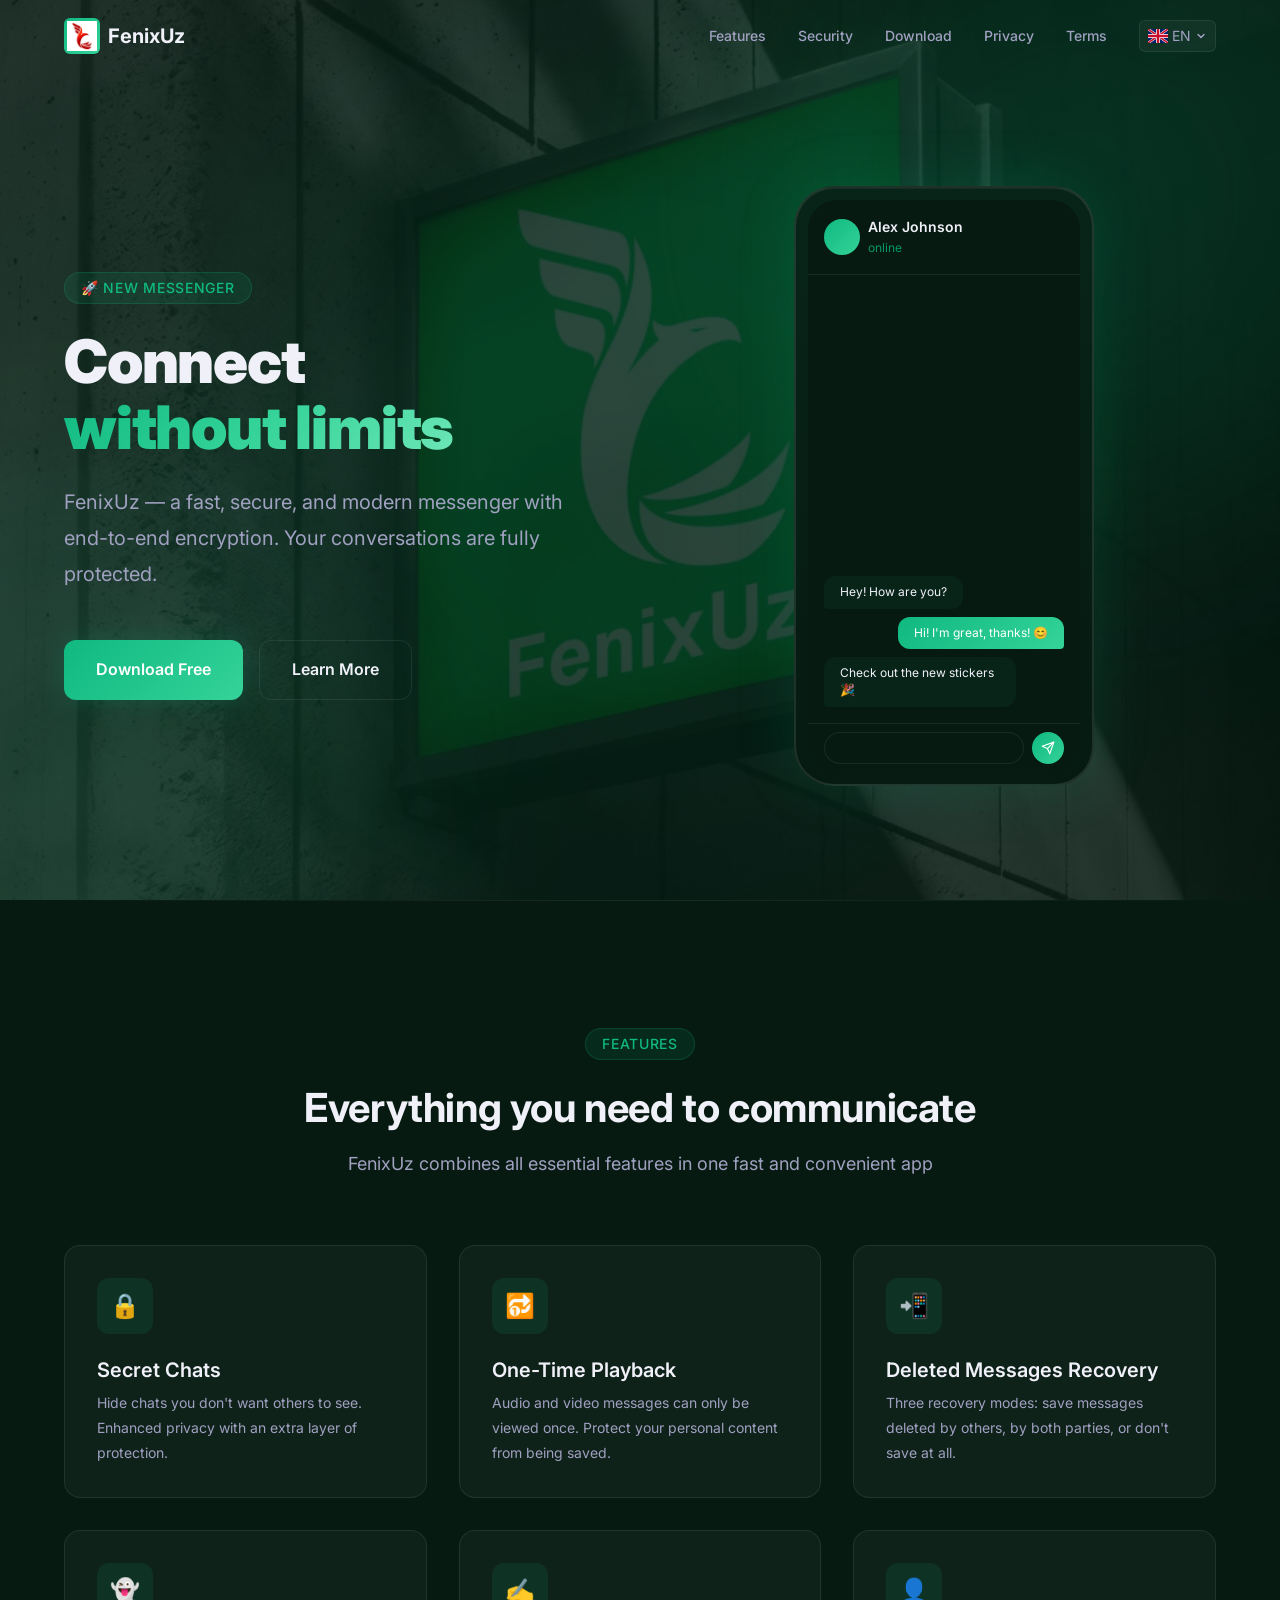
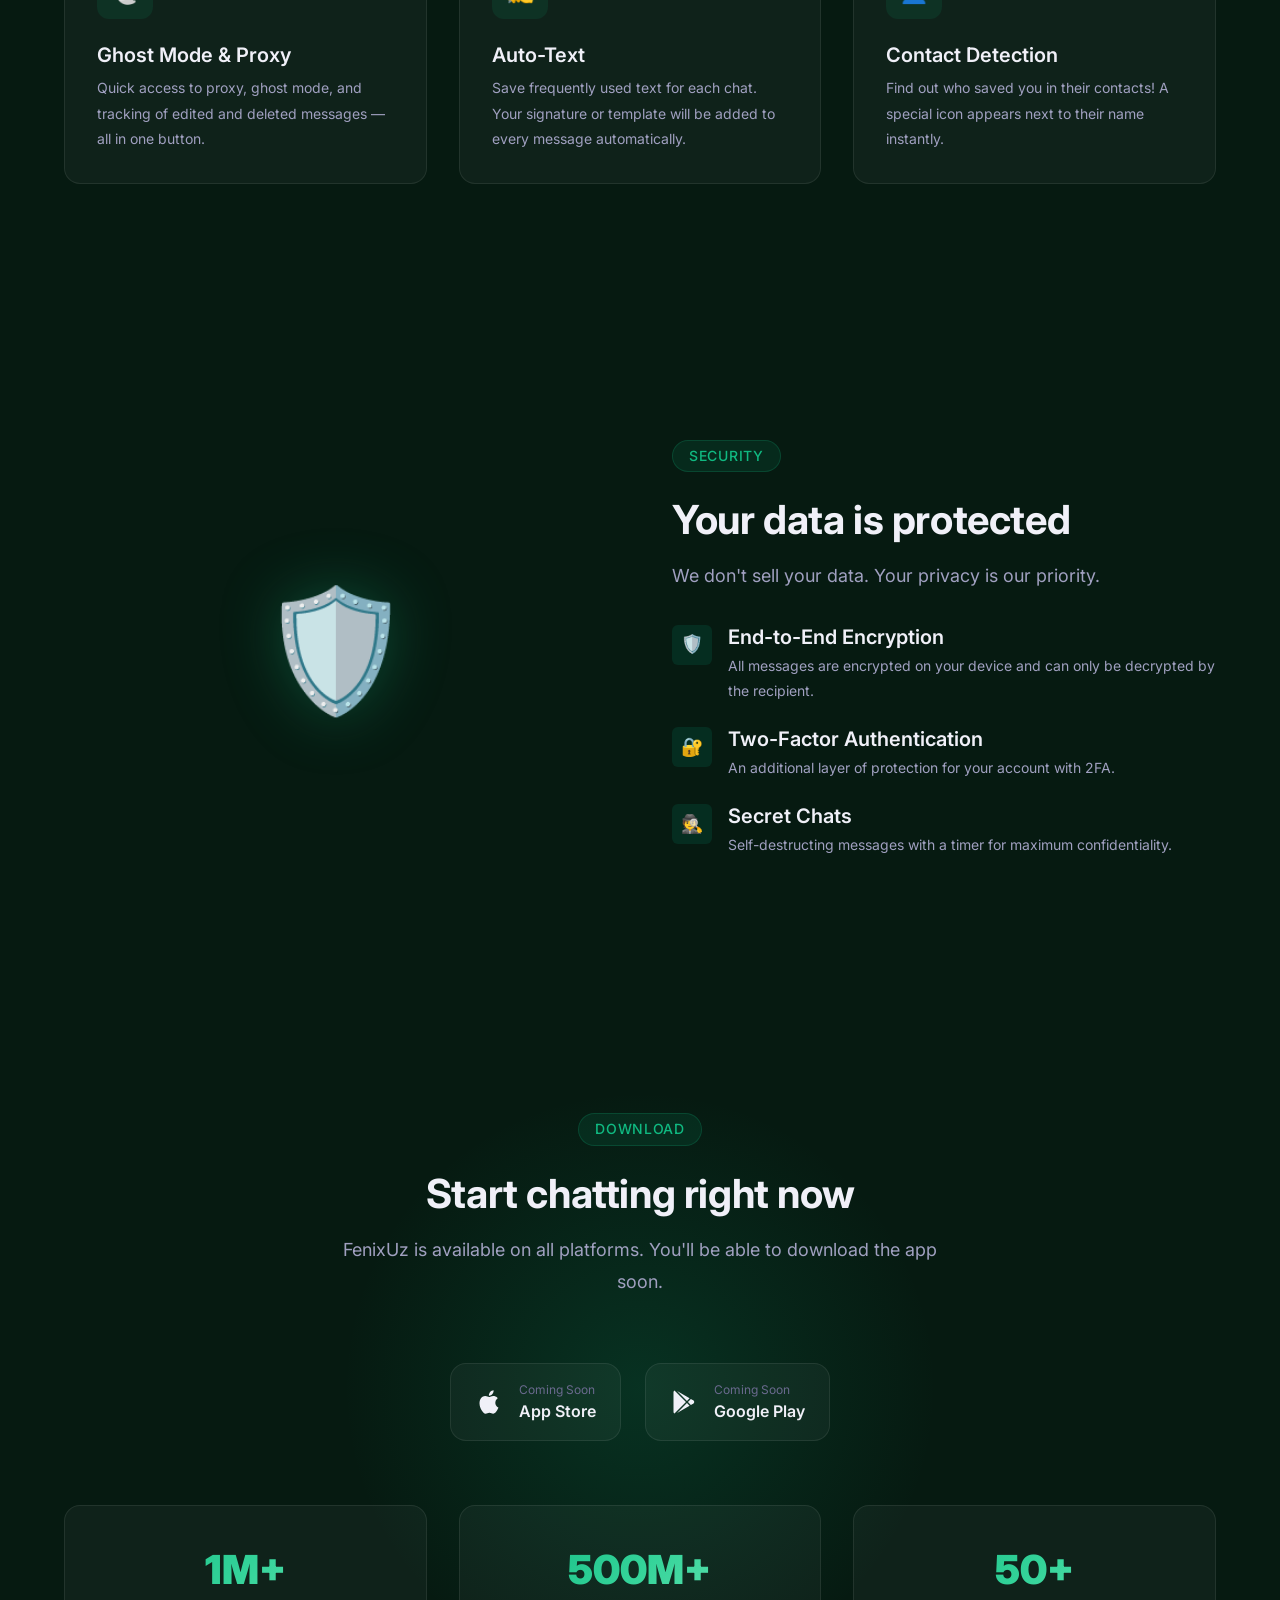
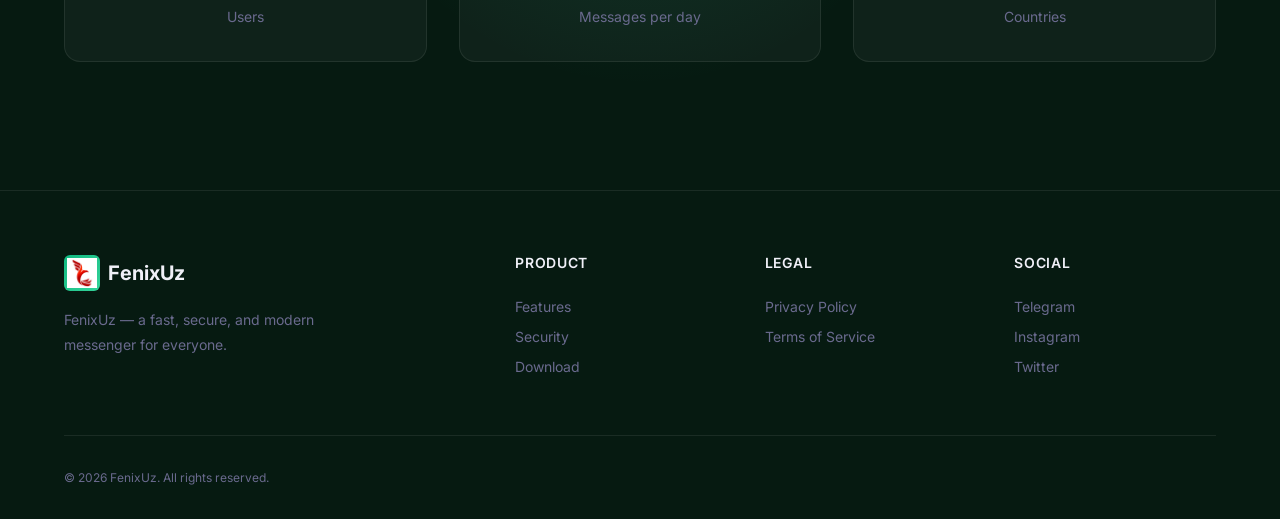
==== frontend/index.html @ c708f816 "Fix Uzbekistan flag SVG, add Safari favicon support - Corrected UZ flag: blue/white/green stripes wi" ====
<!DOCTYPE html>
<html lang="en">

<head>
  <meta charset="UTF-8">
  <meta name="viewport" content="width=device-width, initial-scale=1.0">
  <title>FenixUz — Fast and Secure Messenger</title>
  <meta name="description"
    content="FenixUz — a modern messenger with end-to-end encryption, group chats, channels and HD calls. Download for free.">

  <!-- Favicon -->
  <link rel="icon" type="image/png" sizes="32x32" href="images/favicon-32.png">
  <link rel="icon" type="image/png" sizes="16x16" href="favicon.png">
  <link rel="apple-touch-icon" sizes="180x180" href="images/logo.png">

  <!-- Google Fonts -->
  <link rel="preconnect" href="https://fonts.googleapis.com">
  <link rel="preconnect" href="https://fonts.gstatic.com" crossorigin>
  <link href="https://fonts.googleapis.com/css2?family=Inter:wght@400;500;600;700;900&display=swap" rel="stylesheet">

  <!-- CSS (порядок: tokens → reset → base → layout → components → animations → page) -->
  <link rel="stylesheet" href="css/variables.css">
  <link rel="stylesheet" href="css/reset.css">
  <link rel="stylesheet" href="css/base.css">
  <link rel="stylesheet" href="css/layout.css">
  <link rel="stylesheet" href="css/components.css">
  <link rel="stylesheet" href="css/animations.css">
  <link rel="stylesheet" href="css/home.css">
</head>

<body>

  <!-- ==================== HEADER ==================== -->
  <header class="header" id="header">
    <div class="container header__inner">
      <!-- Лого -->
      <a href="index.html" class="header__logo">
        <div class="header__logo-icon"><img src="images/logo.png" width="30" height="30" alt="FenixUz"></div>
        <span>FenixUz</span>
      </a>

      <!-- Навигация -->
      <nav class="nav" id="nav">
        <a href="#features" class="nav__link" data-i18n="nav.features">Возможности</a>
        <a href="#security" class="nav__link" data-i18n="nav.security">Безопасность</a>
        <a href="#download" class="nav__link" data-i18n="nav.download">Скачать</a>
        <a href="privacy.html" class="nav__link" data-i18n="nav.privacy">Конфиденциальность</a>
        <a href="terms.html" class="nav__link" data-i18n="nav.terms">Соглашение</a>

        <!-- Переключатель языка -->
        <div class="lang-switcher">
          <button class="lang-switcher__btn" aria-label="Change language">🇬🇧 EN</button>
          <div class="lang-switcher__dropdown"></div>
        </div>
      </nav>

      <!-- Burger (мобильный) -->
      <button class="header__burger" id="burger" aria-label="Menu">
        <span></span>
        <span></span>
        <span></span>
      </button>
    </div>
  </header>

  <!-- ==================== HERO ==================== -->
  <section class="hero" id="hero">
    <!-- Фоновые свечения -->
    <div class="hero__glow hero__glow--1 animate-float--slow"></div>
    <div class="hero__glow hero__glow--2 animate-float"></div>
    <div class="hero__glow hero__glow--3"></div>

    <div class="container hero__inner">
      <!-- Текстовый блок -->
      <div class="hero__content">
        <div class="section-badge hero__badge animate-on-scroll" data-i18n="hero.badge">🚀 New Messenger</div>
        <h1 class="hero__title animate-on-scroll animate-delay-1">
          <span data-i18n="hero.title_1">Communicate</span><br>
          <span class="text-gradient" data-i18n="hero.title_2">without limits</span>
        </h1>
        <p class="hero__subtitle animate-on-scroll animate-delay-2" data-i18n="hero.subtitle">
          FenixUz — a fast, secure, and modern messenger with end-to-end encryption. Your conversations are fully
          protected.
        </p>
        <div class="hero__actions animate-on-scroll animate-delay-3">
          <a href="#download" class="btn btn--primary" data-i18n="hero.btn_primary">Download Free</a>
          <a href="#features" class="btn btn--outline" data-i18n="hero.btn_secondary">Learn More</a>
        </div>
      </div>

      <!-- Мокап телефона -->
      <div class="hero__visual animate-scale">
        <div class="hero__mockup animate-float--slow animate-pulse-glow">
          <div class="hero__mockup-screen">
            <!-- Мини-header чата -->
            <div class="mockup-header">
              <div class="mockup-avatar"></div>
              <div>
                <div class="mockup-name" data-i18n="mockup.name">Алексей Иванов</div>
                <div class="mockup-status" data-i18n="mockup.status">онлайн</div>
              </div>
            </div>
            <!-- Сообщения -->
            <div class="mockup-messages">
              <div class="mockup-msg mockup-msg--in" data-i18n="mockup.msg_1">Привет! Как дела?</div>
              <div class="mockup-msg mockup-msg--out" data-i18n="mockup.msg_2">Привет! Всё отлично, спасибо! 😊</div>
              <div class="mockup-msg mockup-msg--in" data-i18n="mockup.msg_3">Посмотри, какие стикеры добавили 🎉</div>
            </div>
            <!-- Поле ввода -->
            <div class="mockup-input">
              <div class="mockup-input__field" data-i18n-placeholder="mockup.input_placeholder"></div>
              <div class="mockup-input__send">
                <svg width="14" height="14" viewBox="0 0 24 24" fill="none">
                  <path d="M22 2L11 13" stroke="white" stroke-width="2" stroke-linecap="round" />
                  <path d="M22 2L15 22L11 13L2 9L22 2Z" stroke="white" stroke-width="2" stroke-linecap="round"
                    stroke-linejoin="round" />
                </svg>
              </div>
            </div>
          </div>
        </div>
      </div>
    </div>
  </section>

  <!-- ==================== FEATURES ==================== -->
  <section class="section features" id="features">
    <div class="container">
      <div class="section-header animate-on-scroll">
        <div class="section-badge" data-i18n="features.badge">Features</div>
        <h2 class="section-title" data-i18n="features.title">Everything you need to communicate</h2>
        <p class="section-description" data-i18n="features.description">
          FenixUz combines all essential features in one fast and convenient app
        </p>
      </div>
      <!-- Динамический контент из JSON -->
      <div class="grid grid--3" id="features-grid"></div>
    </div>
  </section>

  <!-- ==================== SECURITY ==================== -->
  <section class="section security" id="security">
    <div class="container">
      <div class="security__inner">
        <!-- Визуал -->
        <div class="security__visual animate-scale">
          <div class="security__shield">
            <div class="security__shield-icon animate-float--slow">🛡️</div>
          </div>
        </div>
        <!-- Контент -->
        <div>
          <div class="section-badge animate-on-scroll" data-i18n="security.badge">Security</div>
          <h2 class="section-title animate-on-scroll animate-delay-1" data-i18n="security.title">Your data is protected
          </h2>
          <p class="animate-on-scroll animate-delay-2" data-i18n="security.description">
            We don't sell your data. Your privacy is our priority.
          </p>
          <!-- Динамический список -->
          <div class="security__list" id="security-list"></div>
        </div>
      </div>
    </div>
  </section>

  <!-- ==================== DOWNLOAD ==================== -->
  <section class="section download" id="download">
    <div class="download__glow"></div>
    <div class="container">
      <div class="section-header animate-on-scroll">
        <div class="section-badge" data-i18n="download.badge">Download</div>
        <h2 class="section-title" data-i18n="download.title">Start chatting right now</h2>
        <p class="section-description" data-i18n="download.description">
          FenixUz is available on all platforms. You'll be able to download the app soon.
        </p>
      </div>

      <div class="download__actions animate-on-scroll animate-delay-1">
        <!-- App Store -->
        <button class="btn btn--store" disabled>
          <svg viewBox="0 0 24 24" fill="currentColor">
            <path
              d="M18.71 19.5C17.88 20.74 17 21.95 15.66 21.97C14.32 22 13.89 21.18 12.37 21.18C10.84 21.18 10.37 21.95 9.1 22C7.79 22.05 6.8 20.68 5.96 19.47C4.25 16.97 2.94 12.45 4.7 9.39C5.57 7.87 7.13 6.91 8.82 6.88C10.1 6.86 11.32 7.75 12.11 7.75C12.89 7.75 14.37 6.68 15.92 6.84C16.57 6.87 18.39 7.1 19.56 8.82C19.47 8.88 17.39 10.1 17.41 12.63C17.44 15.65 20.06 16.66 20.09 16.67C20.06 16.74 19.67 18.11 18.71 19.5ZM13 3.5C13.73 2.67 14.94 2.04 15.94 2C16.07 3.17 15.6 4.35 14.9 5.19C14.21 6.04 13.07 6.7 11.95 6.61C11.8 5.46 12.36 4.26 13 3.5Z" />
          </svg>
          <div>
            <span class="btn__label-small" data-i18n="download.coming_soon">Скоро</span>
            <span class="btn__label-big" data-i18n="download.app_store">App Store</span>
          </div>
        </button>

        <!-- Google Play -->
        <button class="btn btn--store" disabled>
          <svg viewBox="0 0 24 24" fill="currentColor">
            <path
              d="M3 20.5V3.5C3 2.91 3.34 2.39 3.84 2.15L13.69 12L3.84 21.85C3.34 21.61 3 21.09 3 20.5ZM16.81 15.12L6.05 21.34L14.54 12.85L16.81 15.12ZM20.16 10.81C20.5 11.08 20.75 11.5 20.75 12C20.75 12.5 20.53 12.9 20.18 13.18L17.89 14.5L15.39 12L17.89 9.5L20.16 10.81ZM6.05 2.66L16.81 8.88L14.54 11.15L6.05 2.66Z" />
          </svg>
          <div>
            <span class="btn__label-small" data-i18n="download.coming_soon">Скоро</span>
            <span class="btn__label-big" data-i18n="download.google_play">Google Play</span>
          </div>
        </button>
      </div>

      <!-- Статистика -->
      <div class="stats animate-on-scroll animate-delay-2">
        <div class="stat">
          <div class="stat__number" data-i18n="stats.users">1M+</div>
          <div class="stat__label" data-i18n="stats.users_label">Пользователей</div>
        </div>
        <div class="stat">
          <div class="stat__number" data-i18n="stats.messages">500M+</div>
          <div class="stat__label" data-i18n="stats.messages_label">Сообщений в день</div>
        </div>
        <div class="stat">
          <div class="stat__number" data-i18n="stats.countries">50+</div>
          <div class="stat__label" data-i18n="stats.countries_label">Стран</div>
        </div>
      </div>
    </div>
  </section>

  <!-- ==================== FOOTER ==================== -->
  <footer class="footer">
    <div class="container">
      <div class="footer__grid">
        <!-- Бренд -->
        <div>
          <a href="index.html" class="header__logo">
            <div class="header__logo-icon"><img src="images/logo.png" width="30" height="30" alt="FenixUz"></div>
            <span>FenixUz</span>
          </a>
          <p class="footer__brand-text" data-i18n="footer.brand_text">
            FenixUz — a fast, secure, and modern messenger for everyone.
          </p>
        </div>

        <!-- Продукт -->
        <div>
          <h4 class="footer__heading" data-i18n="footer.product">Продукт</h4>
          <a href="#features" class="footer__link" data-i18n="footer.features_link">Возможности</a>
          <a href="#security" class="footer__link" data-i18n="footer.security_link">Безопасность</a>
          <a href="#download" class="footer__link" data-i18n="footer.download_link">Скачать</a>
        </div>

        <!-- Документы -->
        <div>
          <h4 class="footer__heading" data-i18n="footer.legal">Документы</h4>
          <a href="privacy.html" class="footer__link" data-i18n="footer.privacy_link">Конфиденциальность</a>
          <a href="terms.html" class="footer__link" data-i18n="footer.terms_link">Пользовательское соглашение</a>
        </div>

        <!-- Соцсети -->
        <div>
          <h4 class="footer__heading" data-i18n="footer.social">Соцсети</h4>
          <a href="#" class="footer__link">Telegram</a>
          <a href="#" class="footer__link">Instagram</a>
          <a href="#" class="footer__link">Twitter</a>
        </div>
      </div>

      <div class="footer__bottom">
        <span data-i18n="footer.copyright">© 2026 FenixUz. All rights reserved.</span>
      </div>
    </div>
  </footer>

  <!-- JS -->
  <script type="module" src="js/main.js"></script>
</body>

</html>
---- frontend/css/variables.css ----
/* ==========================================================================
   CSS Custom Properties (Design Tokens)
   FenixUz — Design System
   ========================================================================== */

:root {
  /* ---- Цветовая палитра (Тёмная тема) ---- */
  --color-bg-primary: #061a11;
  --color-bg-secondary: #061a11;
  --color-bg-tertiary: #082418;
  --color-bg-card: rgba(255, 255, 255, 0.04);
  --color-bg-card-hover: rgba(255, 255, 255, 0.08);
  --color-bg-glass: rgba(6, 26, 17, 0.85);

  /* Акцентные цвета */
  --color-accent-primary: #10b981;
  --color-accent-secondary: #34d399;
  --color-accent-tertiary: #059669;
  --color-accent-glow: rgba(16, 185, 129, 0.3);

  /* Градиенты */
  --gradient-primary: linear-gradient(135deg, #10b981 0%, #34d399 100%);
  --gradient-hero: linear-gradient(160deg, #061a11 0%, #082418 40%, #061a11 100%);
  --gradient-card: linear-gradient(145deg, rgba(16, 185, 129, 0.08) 0%, rgba(52, 211, 153, 0.04) 100%);
  --gradient-text: linear-gradient(135deg, #10b981, #34d399, #6ee7b7);
  --gradient-glow: radial-gradient(circle at 50% 50%, rgba(16, 185, 129, 0.15), transparent 70%);

  /* Текст */
  --color-text-primary: #f0f0f8;
  --color-text-secondary: #a0a0c0;
  --color-text-muted: #6a6a8e;
  --color-text-inverse: #0a0a1a;

  /* Рамки и разделители */
  --color-border: rgba(255, 255, 255, 0.08);
  --color-border-hover: rgba(255, 255, 255, 0.15);

  /* ---- Типографика ---- */
  --font-family-primary: 'Inter', -apple-system, BlinkMacSystemFont, 'Segoe UI', sans-serif;
  --font-family-mono: 'JetBrains Mono', 'Fira Code', monospace;

  /* Размеры шрифтов */
  --font-size-xs: 0.75rem;
  /* 12px */
  --font-size-sm: 0.875rem;
  /* 14px */
  --font-size-base: 1rem;
  /* 16px */
  --font-size-md: 1.125rem;
  /* 18px */
  --font-size-lg: 1.25rem;
  /* 20px */
  --font-size-xl: 1.5rem;
  /* 24px */
  --font-size-2xl: 2rem;
  /* 32px */
  --font-size-3xl: 2.5rem;
  /* 40px */
  --font-size-4xl: 3rem;
  /* 48px */
  --font-size-hero: 3.75rem;
  /* 60px */

  /* Межстрочные интервалы */
  --line-height-tight: 1.2;
  --line-height-normal: 1.6;
  --line-height-loose: 1.8;

  /* Толщина шрифта */
  --font-weight-regular: 400;
  --font-weight-medium: 500;
  --font-weight-semibold: 600;
  --font-weight-bold: 700;
  --font-weight-black: 900;

  /* ---- Отступы ---- */
  --space-xs: 0.25rem;
  /* 4px */
  --space-sm: 0.5rem;
  /* 8px */
  --space-md: 1rem;
  /* 16px */
  --space-lg: 1.5rem;
  /* 24px */
  --space-xl: 2rem;
  /* 32px */
  --space-2xl: 3rem;
  /* 48px */
  --space-3xl: 4rem;
  /* 64px */
  --space-4xl: 6rem;
  /* 96px */
  --space-5xl: 8rem;
  /* 128px */

  /* ---- Размеры ---- */
  --container-max-width: 1200px;
  --container-padding: var(--space-lg);
  --header-height: 72px;

  /* ---- Border Radius ---- */
  --radius-sm: 6px;
  --radius-md: 12px;
  --radius-lg: 16px;
  --radius-xl: 24px;
  --radius-full: 9999px;

  /* ---- Тени ---- */
  --shadow-sm: 0 2px 8px rgba(0, 0, 0, 0.2);
  --shadow-md: 0 4px 16px rgba(0, 0, 0, 0.3);
  --shadow-lg: 0 8px 32px rgba(0, 0, 0, 0.4);
  --shadow-glow: 0 0 30px rgba(16, 185, 129, 0.2);
  --shadow-card: 0 4px 24px rgba(0, 0, 0, 0.2), inset 0 1px 0 rgba(255, 255, 255, 0.05);

  /* ---- Переходы ---- */
  --transition-fast: 0.15s ease;
  --transition-base: 0.3s ease;
  --transition-slow: 0.5s ease;
  --transition-spring: 0.4s cubic-bezier(0.34, 1.56, 0.64, 1);

  /* ---- Z-Index ---- */
  --z-dropdown: 100;
  --z-sticky: 200;
  --z-fixed: 300;
  --z-overlay: 400;
  --z-modal: 500;
}
---- frontend/css/base.css ----
/* ==========================================================================
   Base Styles — Типографика и базовые элементы
   ========================================================================== */

/* ---- Типографика ---- */
h1 {
    font-size: var(--font-size-hero);
    font-weight: var(--font-weight-black);
    letter-spacing: -0.02em;
}

h2 {
    font-size: var(--font-size-3xl);
    font-weight: var(--font-weight-bold);
    letter-spacing: -0.01em;
}

h3 {
    font-size: var(--font-size-xl);
    font-weight: var(--font-weight-semibold);
}

h4 {
    font-size: var(--font-size-lg);
    font-weight: var(--font-weight-semibold);
}

p {
    font-size: var(--font-size-md);
    color: var(--color-text-secondary);
    line-height: var(--line-height-loose);
}

/* ---- Ссылки ---- */
a {
    transition: color var(--transition-fast);
}

a:hover {
    color: var(--color-accent-primary);
}

/* ---- Выделение текста ---- */
::selection {
    background-color: rgba(16, 185, 129, 0.3);
    color: var(--color-text-primary);
}

/* ---- Скроллбар ---- */
::-webkit-scrollbar {
    width: 8px;
}

::-webkit-scrollbar-track {
    background: var(--color-bg-primary);
}

::-webkit-scrollbar-thumb {
    background: var(--color-bg-tertiary);
    border-radius: var(--radius-full);
}

::-webkit-scrollbar-thumb:hover {
    background: var(--color-accent-primary);
}

/* ---- Градиентный текст (утилита) ---- */
.text-gradient {
    background: var(--gradient-text);
    -webkit-background-clip: text;
    background-clip: text;
    -webkit-text-fill-color: transparent;
}

/* ---- Разделитель секций ---- */
.section-badge {
    display: inline-flex;
    align-items: center;
    gap: var(--space-sm);
    padding: var(--space-xs) var(--space-md);
    background: rgba(16, 185, 129, 0.1);
    border: 1px solid rgba(16, 185, 129, 0.2);
    border-radius: var(--radius-full);
    font-size: var(--font-size-sm);
    font-weight: var(--font-weight-medium);
    color: var(--color-accent-primary);
    text-transform: uppercase;
    letter-spacing: 0.05em;
}

.section-title {
    margin-top: var(--space-lg);
    margin-bottom: var(--space-md);
}

.section-description {
    max-width: 600px;
    margin-left: auto;
    margin-right: auto;
}

/* ---- Responsive Typography ---- */
@media (max-width: 768px) {
    h1 {
        font-size: var(--font-size-3xl);
    }

    h2 {
        font-size: var(--font-size-2xl);
    }

    h3 {
        font-size: var(--font-size-lg);
    }
}
---- frontend/css/layout.css ----
/* ==========================================================================
   Layout — Контейнеры, секции, сетки
   ========================================================================== */

/* ---- Контейнер ---- */
.container {
    width: 100%;
    max-width: var(--container-max-width);
    margin-left: auto;
    margin-right: auto;
    padding-left: var(--container-padding);
    padding-right: var(--container-padding);
}

/* ---- Секции ---- */
.section {
    padding: var(--space-5xl) 0;
    position: relative;
}

.section--small {
    padding: var(--space-3xl) 0;
}

.section-header {
    text-align: center;
    margin-bottom: var(--space-3xl);
}

/* ---- Grid ---- */
.grid {
    display: grid;
    gap: var(--space-xl);
}

.grid--2 {
    grid-template-columns: repeat(2, 1fr);
}

.grid--3 {
    grid-template-columns: repeat(3, 1fr);
}

.grid--4 {
    grid-template-columns: repeat(4, 1fr);
}

/* ---- Flex ---- */
.flex {
    display: flex;
}

.flex--center {
    align-items: center;
    justify-content: center;
}

.flex--between {
    align-items: center;
    justify-content: space-between;
}

.flex--column {
    flex-direction: column;
}

.flex--gap-sm {
    gap: var(--space-sm);
}

.flex--gap-md {
    gap: var(--space-md);
}

.flex--gap-lg {
    gap: var(--space-lg);
}

.flex--gap-xl {
    gap: var(--space-xl);
}

/* ---- Текст: выравнивание ---- */
.text-center {
    text-align: center;
}

/* ---- Responsive Grid ---- */
@media (max-width: 1024px) {
    .grid--3 {
        grid-template-columns: repeat(2, 1fr);
    }

    .grid--4 {
        grid-template-columns: repeat(2, 1fr);
    }
}

@media (max-width: 768px) {
    .section {
        padding: var(--space-3xl) 0;
    }

    .grid--2,
    .grid--3,
    .grid--4 {
        grid-template-columns: 1fr;
    }

    .container {
        padding-left: var(--space-md);
        padding-right: var(--space-md);
    }
}
---- frontend/css/components.css ----
/* ==========================================================================
   Components — Кнопки, карточки, навигация, переключатель языка
   ========================================================================== */

/* ========== КНОПКИ ========== */
.btn {
    display: inline-flex;
    align-items: center;
    justify-content: center;
    gap: var(--space-sm);
    padding: var(--space-md) var(--space-xl);
    font-size: var(--font-size-base);
    font-weight: var(--font-weight-semibold);
    border-radius: var(--radius-md);
    transition: all var(--transition-base);
    position: relative;
    overflow: hidden;
    white-space: nowrap;
}

.btn::before {
    content: '';
    position: absolute;
    inset: 0;
    border-radius: inherit;
    opacity: 0;
    transition: opacity var(--transition-base);
}

.btn:hover::before {
    opacity: 1;
}

/* Основная кнопка */
.btn--primary {
    background: var(--gradient-primary);
    color: #fff;
    box-shadow: var(--shadow-glow);
}

.btn--primary::before {
    background: linear-gradient(135deg, #34d399 0%, #6ee7b7 100%);
}

.btn--primary:hover {
    transform: translateY(-2px);
    box-shadow: 0 0 40px rgba(16, 185, 129, 0.35);
}

/* Контурная кнопка */
.btn--outline {
    background: transparent;
    color: var(--color-text-primary);
    border: 1px solid var(--color-border);
}

.btn--outline:hover {
    border-color: var(--color-accent-primary);
    background: rgba(16, 185, 129, 0.08);
    transform: translateY(-2px);
}

/* Кнопки скачивания */
.btn--store {
    padding: var(--space-md) var(--space-lg);
    background: var(--color-bg-card);
    border: 1px solid var(--color-border);
    border-radius: var(--radius-lg);
    gap: var(--space-md);
    text-align: left;
}

.btn--store:hover {
    border-color: var(--color-accent-primary);
    background: var(--color-bg-card-hover);
    transform: translateY(-3px);
    box-shadow: var(--shadow-glow);
}

.btn--store .btn__label-small {
    font-size: var(--font-size-xs);
    color: var(--color-text-muted);
    font-weight: var(--font-weight-regular);
    display: block;
}

.btn--store .btn__label-big {
    font-size: var(--font-size-base);
    font-weight: var(--font-weight-semibold);
    display: block;
}

.btn--store svg {
    width: 28px;
    height: 28px;
    flex-shrink: 0;
}

/* ========== HEADER / НАВИГАЦИЯ ========== */
.header {
    position: fixed;
    top: 0;
    left: 0;
    right: 0;
    height: var(--header-height);
    z-index: var(--z-fixed);
    transition: all var(--transition-base);
}

.header--scrolled {
    background: var(--color-bg-glass);
    backdrop-filter: blur(20px);
    -webkit-backdrop-filter: blur(20px);
    border-bottom: 1px solid var(--color-border);
}

.header--menu-open {
    z-index: 9999;
}

.header__inner {
    display: flex;
    align-items: center;
    justify-content: space-between;
    height: 100%;
}

/* Лого */
.header__logo {
    display: flex;
    align-items: center;
    gap: var(--space-sm);
    font-size: var(--font-size-lg);
    font-weight: var(--font-weight-bold);
}

.header__logo-icon {
    width: 36px;
    height: 36px;
    border-radius: var(--radius-sm);
    background: var(--gradient-primary);
    display: flex;
    align-items: center;
    justify-content: center;
    font-size: 18px;
}

/* Навигация */
.nav {
    display: flex;
    align-items: center;
    gap: var(--space-xl);
}

.nav__link {
    font-size: var(--font-size-sm);
    font-weight: var(--font-weight-medium);
    color: var(--color-text-secondary);
    transition: color var(--transition-fast);
    position: relative;
}

.nav__link::after {
    content: '';
    position: absolute;
    bottom: -4px;
    left: 0;
    width: 0;
    height: 2px;
    background: var(--gradient-primary);
    border-radius: var(--radius-full);
    transition: width var(--transition-base);
}

.nav__link:hover,
.nav__link--active {
    color: var(--color-text-primary);
}

.nav__link:hover::after,
.nav__link--active::after {
    width: 100%;
}

/* Переключатель языка */
.lang-switcher {
    position: relative;
}

.lang-switcher__btn {
    display: flex;
    align-items: center;
    gap: var(--space-xs);
    padding: var(--space-xs) var(--space-sm);
    background: var(--color-bg-card);
    border: 1px solid var(--color-border);
    border-radius: var(--radius-sm);
    font-size: var(--font-size-sm);
    color: var(--color-text-secondary);
    cursor: pointer;
    transition: all var(--transition-fast);
}

.lang-switcher__btn:hover {
    border-color: var(--color-accent-primary);
    color: var(--color-text-primary);
}

.lang-switcher__dropdown {
    position: absolute;
    top: calc(100% + var(--space-xs));
    right: 0;
    min-width: 140px;
    background: var(--color-bg-secondary);
    border: 1px solid var(--color-border);
    border-radius: var(--radius-md);
    box-shadow: var(--shadow-lg);
    opacity: 0;
    visibility: hidden;
    transform: translateY(-8px);
    transition: all var(--transition-fast);
    z-index: var(--z-dropdown);
    overflow: hidden;
}

.lang-switcher--open .lang-switcher__dropdown {
    opacity: 1;
    visibility: visible;
    transform: translateY(0);
}

.lang-switcher__option {
    display: flex;
    align-items: center;
    gap: var(--space-sm);
    width: 100%;
    padding: var(--space-sm) var(--space-md);
    font-size: var(--font-size-sm);
    color: var(--color-text-secondary);
    cursor: pointer;
    transition: all var(--transition-fast);
    border: none;
    background: none;
}

.lang-switcher__option:hover {
    background: var(--color-bg-card-hover);
    color: var(--color-text-primary);
}

.lang-switcher__option--active {
    color: var(--color-accent-primary);
}

/* Мобильное меню: кнопка */
.header__burger {
    display: none;
    flex-direction: column;
    justify-content: center;
    gap: 5px;
    width: 32px;
    height: 32px;
    cursor: pointer;
}

.header__burger span {
    display: block;
    width: 100%;
    height: 2px;
    background: var(--color-text-primary);
    border-radius: var(--radius-full);
    transition: all var(--transition-base);
}

/* Burger → X анимация */
.header__burger--active span:nth-child(1) {
    transform: rotate(45deg) translate(5px, 5px);
}

.header__burger--active span:nth-child(2) {
    opacity: 0;
}

.header__burger--active span:nth-child(3) {
    transform: rotate(-45deg) translate(5px, -5px);
}

/* ========== КАРТОЧКИ (Features) ========== */
.feature-card {
    position: relative;
    padding: var(--space-xl);
    background: var(--color-bg-card);
    border: 1px solid var(--color-border);
    border-radius: var(--radius-lg);
    transition: all var(--transition-base);
    overflow: hidden;
}

.feature-card::before {
    content: '';
    position: absolute;
    inset: 0;
    background: var(--gradient-card);
    opacity: 0;
    transition: opacity var(--transition-base);
}

.feature-card:hover {
    border-color: var(--color-border-hover);
    transform: translateY(-4px);
    box-shadow: var(--shadow-card);
}

.feature-card:hover::before {
    opacity: 1;
}

.feature-card__icon {
    position: relative;
    width: 56px;
    height: 56px;
    display: flex;
    align-items: center;
    justify-content: center;
    background: rgba(16, 185, 129, 0.1);
    border-radius: var(--radius-md);
    margin-bottom: var(--space-lg);
    font-size: 24px;
}

.feature-card__title {
    position: relative;
    font-size: var(--font-size-lg);
    font-weight: var(--font-weight-semibold);
    margin-bottom: var(--space-sm);
    color: var(--color-text-primary);
}

.feature-card__text {
    position: relative;
    font-size: var(--font-size-sm);
    color: var(--color-text-secondary);
    line-height: var(--line-height-loose);
}

/* ========== FOOTER ========== */
.footer {
    padding: var(--space-3xl) 0 var(--space-xl);
    border-top: 1px solid var(--color-border);
    background: var(--color-bg-secondary);
}

.footer__grid {
    display: grid;
    grid-template-columns: 2fr 1fr 1fr 1fr;
    gap: var(--space-2xl);
    margin-bottom: var(--space-2xl);
}

.footer__brand-text {
    font-size: var(--font-size-sm);
    color: var(--color-text-muted);
    max-width: 300px;
    margin-top: var(--space-md);
}

.footer__heading {
    font-size: var(--font-size-sm);
    font-weight: var(--font-weight-semibold);
    color: var(--color-text-primary);
    margin-bottom: var(--space-lg);
    text-transform: uppercase;
    letter-spacing: 0.05em;
}

.footer__link {
    display: block;
    font-size: var(--font-size-sm);
    color: var(--color-text-muted);
    margin-bottom: var(--space-sm);
    transition: color var(--transition-fast);
}

.footer__link:hover {
    color: var(--color-accent-primary);
}

.footer__bottom {
    display: flex;
    align-items: center;
    justify-content: space-between;
    padding-top: var(--space-xl);
    border-top: 1px solid var(--color-border);
    font-size: var(--font-size-xs);
    color: var(--color-text-muted);
}

/* ========== RESPONSIVE: HEADER + FOOTER ========== */
@media (max-width: 768px) {
    .header__burger {
        display: flex;
        position: relative;
        z-index: 9999;
    }

    .nav {
        position: fixed;
        top: var(--header-height);
        left: 0;
        right: 0;
        bottom: 0;
        flex-direction: column;
        align-items: center;
        justify-content: center;
        gap: var(--space-xl);
        background: #061a11;
        z-index: 9998;
        visibility: hidden;
        pointer-events: none;
        overflow-y: auto;
    }

    .nav--open {
        visibility: visible;
        pointer-events: auto;
    }

    .nav__link {
        font-size: var(--font-size-xl);
    }

    .footer__grid {
        grid-template-columns: 1fr;
        gap: var(--space-xl);
    }

    .footer__bottom {
        flex-direction: column;
        gap: var(--space-md);
        text-align: center;
    }
}
---- frontend/css/animations.css ----
/* ==========================================================================
   Animations — Все анимации и переходы
   ========================================================================== */

/* ---- Fade-in при скролле ---- */
.animate-on-scroll {
    opacity: 0;
    transform: translateY(30px);
    transition: opacity 0.6s ease, transform 0.6s ease;
}

.animate-on-scroll.is-visible {
    opacity: 1;
    transform: translateY(0);
}

/* Задержки для каскадного появления */
.animate-delay-1 {
    transition-delay: 0.1s;
}

.animate-delay-2 {
    transition-delay: 0.2s;
}

.animate-delay-3 {
    transition-delay: 0.3s;
}

.animate-delay-4 {
    transition-delay: 0.4s;
}

.animate-delay-5 {
    transition-delay: 0.5s;
}

.animate-delay-6 {
    transition-delay: 0.6s;
}

/* ---- Floating-анимация для hero ---- */
@keyframes float {

    0%,
    100% {
        transform: translateY(0);
    }

    50% {
        transform: translateY(-15px);
    }
}

.animate-float {
    animation: float 4s ease-in-out infinite;
}

.animate-float--slow {
    animation: float 6s ease-in-out infinite;
}

/* ---- Пульс для акцентных элементов ---- */
@keyframes pulse-glow {

    0%,
    100% {
        box-shadow: 0 0 20px rgba(16, 185, 129, 0.2);
    }

    50% {
        box-shadow: 0 0 40px rgba(16, 185, 129, 0.4);
    }
}

.animate-pulse-glow {
    animation: pulse-glow 3s ease-in-out infinite;
}

/* ---- Вращение градиента (для фоновых элементов) ---- */
@keyframes rotate-gradient {
    0% {
        transform: rotate(0deg);
    }

    100% {
        transform: rotate(360deg);
    }
}

.animate-rotate {
    animation: rotate-gradient 20s linear infinite;
}

/* ---- Slide-in варианты ---- */
.animate-slide-left {
    opacity: 0;
    transform: translateX(-40px);
    transition: opacity 0.6s ease, transform 0.6s ease;
}

.animate-slide-right {
    opacity: 0;
    transform: translateX(40px);
    transition: opacity 0.6s ease, transform 0.6s ease;
}

.animate-slide-left.is-visible,
.animate-slide-right.is-visible {
    opacity: 1;
    transform: translateX(0);
}

/* ---- Scale-in ---- */
.animate-scale {
    opacity: 0;
    transform: scale(0.9);
    transition: opacity 0.5s ease, transform 0.5s ease;
}

.animate-scale.is-visible {
    opacity: 1;
    transform: scale(1);
}

/* ---- Мерцающие точки (фоновый декор) ---- */
@keyframes twinkle {

    0%,
    100% {
        opacity: 0.2;
    }

    50% {
        opacity: 1;
    }
}

/* ---- Reduce motion ---- */
@media (prefers-reduced-motion: reduce) {

    *,
    *::before,
    *::after {
        animation-duration: 0.01ms !important;
        animation-iteration-count: 1 !important;
        transition-duration: 0.01ms !important;
    }

    .animate-on-scroll,
    .animate-slide-left,
    .animate-slide-right,
    .animate-scale {
        opacity: 1;
        transform: none;
    }
}
---- frontend/css/home.css ----
/* ==========================================================================
   Home Page — Стили главной страницы
   ========================================================================== */

/* ========== HERO ========== */
.hero {
    min-height: 100vh;
    display: flex;
    align-items: center;
    position: relative;
    padding-top: var(--header-height);
    background: var(--gradient-hero);
    overflow: hidden;
}

/* Фоновое изображение поверх градиента с прозрачностью */
.hero::before {
    content: '';
    position: absolute;
    top: 0;
    left: 0;
    right: 0;
    bottom: 0;
    background: url('../images/new_screen.jpg') center / cover no-repeat;
    opacity: 0.15;
    z-index: 0;
    pointer-events: none;
}

/* Фоновое свечение */
.hero__glow {
    position: absolute;
    width: 600px;
    height: 600px;
    border-radius: 50%;
    filter: blur(120px);
    opacity: 0.4;
    pointer-events: none;
}

.hero__glow--1 {
    top: -100px;
    right: -100px;
    background: rgba(16, 185, 129, 0.3);
}

.hero__glow--2 {
    bottom: -200px;
    left: -200px;
    background: rgba(52, 211, 153, 0.2);
}

.hero__glow--3 {
    top: 50%;
    left: 50%;
    transform: translate(-50%, -50%);
    width: 800px;
    height: 800px;
    background: rgba(0, 212, 170, 0.05);
}

.hero__inner {
    display: grid;
    grid-template-columns: 1fr 1fr;
    gap: var(--space-3xl);
    align-items: center;
    position: relative;
}

.hero__content {
    max-width: 560px;
}

.hero__badge {
    margin-bottom: var(--space-lg);
}

.hero__title {
    margin-bottom: var(--space-lg);
    line-height: 1.1;
}

.hero__subtitle {
    font-size: var(--font-size-lg);
    margin-bottom: var(--space-2xl);
}

.hero__actions {
    display: flex;
    gap: var(--space-md);
    flex-wrap: wrap;
}

/* Мокап приложения */
.hero__visual {
    display: flex;
    align-items: center;
    justify-content: center;
    position: relative;
}

.hero__mockup {
    position: relative;
    width: 300px;
    height: 600px;
    background: linear-gradient(180deg, #082418 0%, #061a11 100%);
    border-radius: 40px;
    border: 2px solid rgba(255, 255, 255, 0.1);
    box-shadow:
        0 0 60px rgba(16, 185, 129, 0.15),
        inset 0 1px 0 rgba(255, 255, 255, 0.05);
    overflow: hidden;
    padding: 12px;
}

.hero__mockup-screen {
    width: 100%;
    height: 100%;
    background: var(--color-bg-primary);
    border-radius: 30px;
    overflow: hidden;
    display: flex;
    flex-direction: column;
}

/* Мини-интерфейс чата внутри мокапа */
.mockup-header {
    display: flex;
    align-items: center;
    gap: var(--space-sm);
    padding: var(--space-md);
    background: var(--color-bg-secondary);
    border-bottom: 1px solid var(--color-border);
}

.mockup-avatar {
    width: 36px;
    height: 36px;
    border-radius: 50%;
    background: var(--gradient-primary);
}

.mockup-name {
    font-size: var(--font-size-sm);
    font-weight: var(--font-weight-semibold);
}

.mockup-status {
    font-size: var(--font-size-xs);
    color: var(--color-accent-tertiary);
}

.mockup-messages {
    flex: 1;
    padding: var(--space-md);
    display: flex;
    flex-direction: column;
    gap: var(--space-sm);
    justify-content: flex-end;
}

.mockup-msg {
    padding: var(--space-sm) var(--space-md);
    border-radius: var(--radius-md);
    font-size: var(--font-size-xs);
    max-width: 80%;
    line-height: 1.4;
}

.mockup-msg--in {
    background: var(--color-bg-tertiary);
    align-self: flex-start;
    border-bottom-left-radius: 4px;
}

.mockup-msg--out {
    background: var(--gradient-primary);
    align-self: flex-end;
    color: #fff;
    border-bottom-right-radius: 4px;
}

.mockup-input {
    display: flex;
    align-items: center;
    gap: var(--space-sm);
    padding: var(--space-sm) var(--space-md);
    background: var(--color-bg-secondary);
    border-top: 1px solid var(--color-border);
}

.mockup-input__field {
    flex: 1;
    height: 32px;
    background: var(--color-bg-primary);
    border-radius: var(--radius-full);
    border: 1px solid var(--color-border);
    padding: 0 var(--space-md);
    font-size: var(--font-size-xs);
}

.mockup-input__send {
    width: 32px;
    height: 32px;
    border-radius: 50%;
    background: var(--gradient-primary);
    display: flex;
    align-items: center;
    justify-content: center;
    flex-shrink: 0;
}

/* ========== FEATURES ========== */
.features {
    background: var(--color-bg-primary);
    position: relative;
}

.features::before {
    content: '';
    position: absolute;
    top: 0;
    left: 50%;
    transform: translateX(-50%);
    width: 100%;
    height: 1px;
    background: linear-gradient(90deg, transparent, var(--color-border), transparent);
}

/* ========== SECURITY ========== */
.security {
    background: var(--color-bg-secondary);
    position: relative;
    overflow: hidden;
}

.security__inner {
    display: grid;
    grid-template-columns: 1fr 1fr;
    gap: var(--space-3xl);
    align-items: center;
}

.security__visual {
    display: flex;
    align-items: center;
    justify-content: center;
}

.security__shield {
    width: 200px;
    height: 240px;
    position: relative;
    display: flex;
    align-items: center;
    justify-content: center;
}

.security__shield-icon {
    font-size: 120px;
    filter: drop-shadow(0 0 30px rgba(16, 185, 129, 0.3));
}

.security__list {
    display: flex;
    flex-direction: column;
    gap: var(--space-lg);
    margin-top: var(--space-xl);
}

.security__item {
    display: flex;
    align-items: flex-start;
    gap: var(--space-md);
}

.security__item-icon {
    width: 40px;
    height: 40px;
    display: flex;
    align-items: center;
    justify-content: center;
    background: rgba(0, 212, 170, 0.1);
    border-radius: var(--radius-sm);
    color: var(--color-accent-tertiary);
    font-size: 18px;
    flex-shrink: 0;
}

.security__item-text h4 {
    margin-bottom: var(--space-xs);
}

.security__item-text p {
    font-size: var(--font-size-sm);
}

/* ========== DOWNLOAD ========== */
.download {
    background: var(--color-bg-primary);
    text-align: center;
    position: relative;
    overflow: hidden;
}

.download__glow {
    position: absolute;
    top: 50%;
    left: 50%;
    transform: translate(-50%, -50%);
    width: 600px;
    height: 600px;
    background: var(--gradient-glow);
    pointer-events: none;
}

.download__actions {
    display: flex;
    justify-content: center;
    gap: var(--space-lg);
    flex-wrap: wrap;
    position: relative;
    margin-top: var(--space-2xl);
}

/* ========== STATS ========== */
.stats {
    display: grid;
    grid-template-columns: repeat(3, 1fr);
    gap: var(--space-xl);
    margin-top: var(--space-3xl);
    position: relative;
}

.stat {
    text-align: center;
    padding: var(--space-xl);
    background: var(--color-bg-card);
    border: 1px solid var(--color-border);
    border-radius: var(--radius-lg);
}

.stat__number {
    font-size: var(--font-size-3xl);
    font-weight: var(--font-weight-black);
    background: var(--gradient-text);
    -webkit-background-clip: text;
    background-clip: text;
    -webkit-text-fill-color: transparent;
}

.stat__label {
    font-size: var(--font-size-sm);
    color: var(--color-text-muted);
    margin-top: var(--space-xs);
}

/* ========== RESPONSIVE ========== */
@media (max-width: 1024px) {
    .hero__inner {
        grid-template-columns: 1fr;
        text-align: center;
    }

    .hero__content {
        max-width: 100%;
    }

    .hero__actions {
        justify-content: center;
    }

    .hero__visual {
        order: -1;
    }

    .hero__mockup {
        width: 240px;
        height: 480px;
    }

    .security__inner {
        grid-template-columns: 1fr;
        text-align: center;
    }

    .security__visual {
        order: -1;
    }
}

@media (max-width: 768px) {
    .hero {
        min-height: auto;
        padding-top: calc(var(--header-height) + var(--space-2xl));
        padding-bottom: var(--space-3xl);
    }

    .hero__mockup {
        width: 200px;
        height: 400px;
        border-radius: 30px;
    }

    .hero__mockup-screen {
        border-radius: 22px;
    }

    .stats {
        grid-template-columns: 1fr;
    }
}
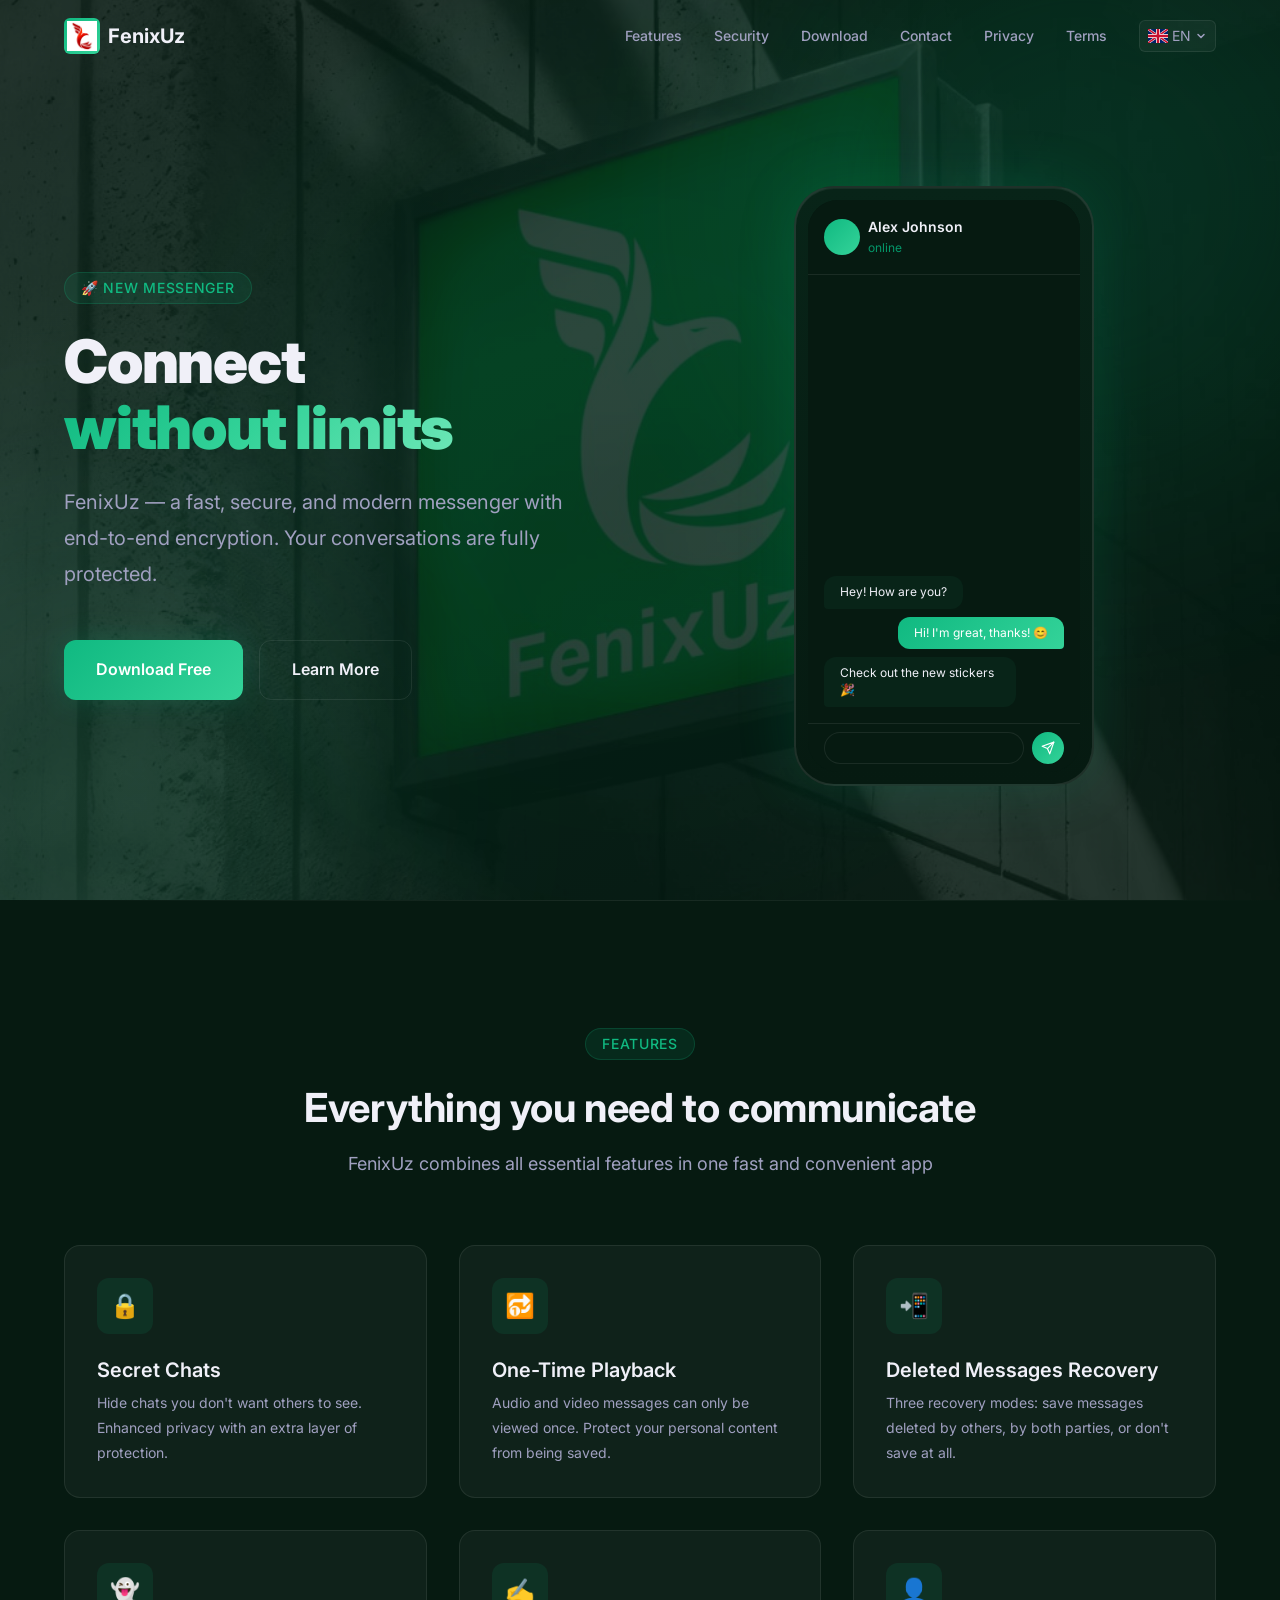
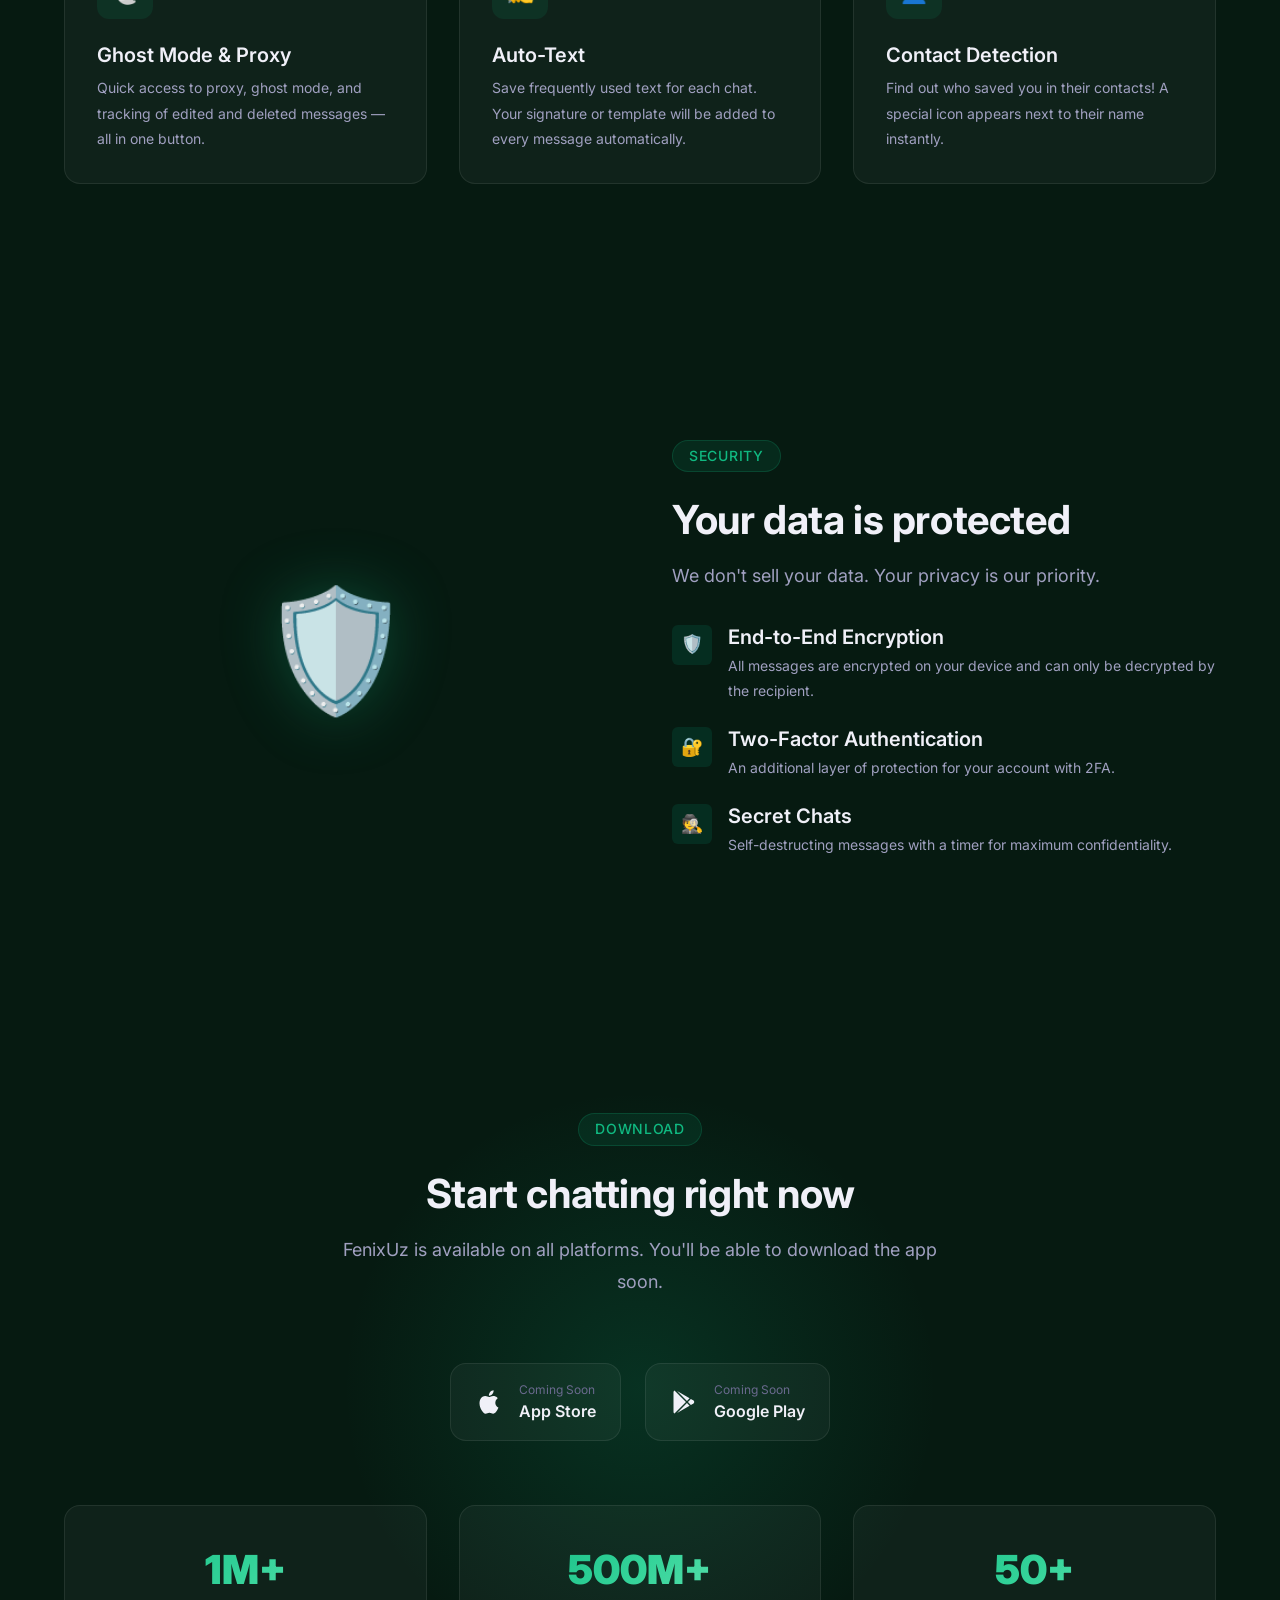
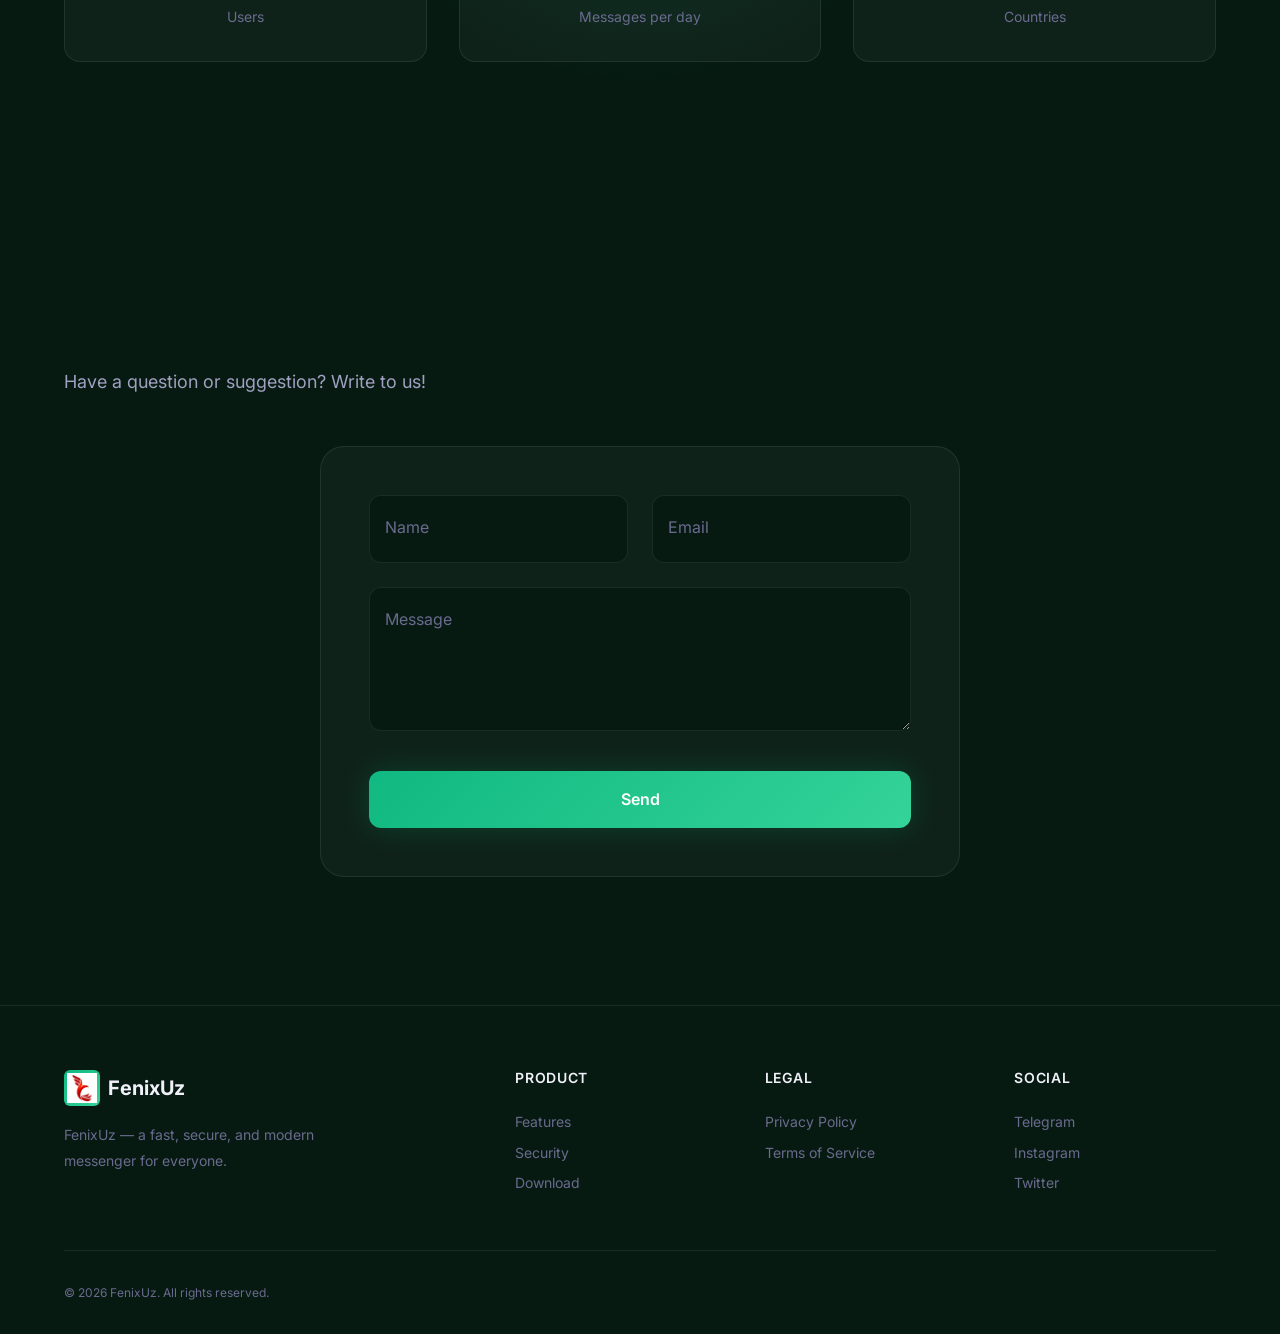
==== commit 6754735e: "Add contact form: FastAPI backend + admin panel + frontend form Backend: - FastAPI app with async SQ" ====
--- a/frontend/index.html
+++ b/frontend/index.html
@@ -44,6 +44,7 @@
         <a href="#features" class="nav__link" data-i18n="nav.features">Возможности</a>
         <a href="#security" class="nav__link" data-i18n="nav.security">Безопасность</a>
         <a href="#download" class="nav__link" data-i18n="nav.download">Скачать</a>
+        <a href="#contact" class="nav__link" data-i18n="nav.contact">Контакты</a>
         <a href="privacy.html" class="nav__link" data-i18n="nav.privacy">Конфиденциальность</a>
         <a href="terms.html" class="nav__link" data-i18n="nav.terms">Соглашение</a>
 
@@ -219,6 +220,34 @@
     </div>
   </section>
 
+  <!-- ==================== CONTACT ==================== -->
+  <section id="contact" class="section contact">
+    <div class="container">
+      <h2 class="section__title animate-on-scroll" data-i18n="contact.title">Свяжитесь с нами</h2>
+      <p class="section__subtitle animate-on-scroll" data-i18n="contact.subtitle">Есть вопрос или предложение? Напишите
+        нам!</p>
+
+      <form id="contactForm" class="contact-form animate-on-scroll">
+        <div class="contact-form__row">
+          <div class="form-field">
+            <input type="text" id="contactName" required placeholder=" ">
+            <label data-i18n="contact.name">Имя</label>
+          </div>
+          <div class="form-field">
+            <input type="email" id="contactEmail" required placeholder=" ">
+            <label data-i18n="contact.email">Email</label>
+          </div>
+        </div>
+        <div class="form-field">
+          <textarea id="contactText" rows="4" required placeholder=" "></textarea>
+          <label data-i18n="contact.message">Сообщение</label>
+        </div>
+        <button type="submit" class="btn btn--primary contact-form__btn" data-i18n="contact.send">Отправить</button>
+        <div id="contactMessage" class="contact-msg" style="display:none"></div>
+      </form>
+    </div>
+  </section>
+
   <!-- ==================== FOOTER ==================== -->
   <footer class="footer">
     <div class="container">
--- a/frontend/css/components.css
+++ b/frontend/css/components.css
@@ -411,13 +411,16 @@
         bottom: 0;
         flex-direction: column;
         align-items: center;
-        justify-content: center;
+        justify-content: flex-start;
+        padding-top: 15vh;
+        padding-bottom: var(--space-2xl);
         gap: var(--space-xl);
         background: #061a11;
         z-index: 9998;
         visibility: hidden;
         pointer-events: none;
         overflow-y: auto;
+        -webkit-overflow-scrolling: touch;
     }
 
     .nav--open {
@@ -427,6 +430,12 @@
 
     .nav__link {
         font-size: var(--font-size-xl);
+    }
+
+    /* Язык: дропдаун вверх в мобильном меню */
+    .lang-switcher__dropdown {
+        top: auto;
+        bottom: calc(100% + var(--space-xs));
     }
 
     .footer__grid {
--- a/frontend/css/home.css
+++ b/frontend/css/home.css
@@ -409,4 +409,102 @@
     .stats {
         grid-template-columns: 1fr;
     }
+}
+
+/* ========== CONTACT FORM ========== */
+.contact {
+    background: var(--color-bg-secondary);
+}
+
+.contact-form {
+    max-width: 640px;
+    margin: var(--space-2xl) auto 0;
+    background: var(--color-bg-card);
+    border: 1px solid var(--color-border);
+    border-radius: var(--radius-xl);
+    padding: var(--space-2xl);
+}
+
+.contact-form__row {
+    display: grid;
+    grid-template-columns: 1fr 1fr;
+    gap: var(--space-lg);
+}
+
+.form-field {
+    position: relative;
+    margin-bottom: var(--space-lg);
+}
+
+.form-field input,
+.form-field textarea {
+    width: 100%;
+    padding: 16px;
+    padding-top: 24px;
+    background: var(--color-bg-primary);
+    border: 1px solid var(--color-border);
+    border-radius: var(--radius-md);
+    color: var(--color-text-primary);
+    font-size: var(--font-size-base);
+    font-family: inherit;
+    outline: none;
+    transition: border-color var(--transition-fast);
+    resize: vertical;
+}
+
+.form-field input:focus,
+.form-field textarea:focus {
+    border-color: var(--color-accent-primary);
+}
+
+.form-field label {
+    position: absolute;
+    left: 16px;
+    top: 20px;
+    color: var(--color-text-muted);
+    font-size: var(--font-size-base);
+    pointer-events: none;
+    transition: all 0.2s ease;
+}
+
+.form-field input:focus~label,
+.form-field input:not(:placeholder-shown)~label,
+.form-field textarea:focus~label,
+.form-field textarea:not(:placeholder-shown)~label {
+    top: 6px;
+    font-size: 11px;
+    color: var(--color-accent-primary);
+}
+
+.contact-form__btn {
+    width: 100%;
+    margin-top: var(--space-sm);
+}
+
+.contact-msg {
+    text-align: center;
+    margin-top: var(--space-md);
+    padding: var(--space-sm) var(--space-md);
+    border-radius: var(--radius-md);
+    font-size: var(--font-size-sm);
+}
+
+.contact-msg--success {
+    background: rgba(16, 185, 129, 0.15);
+    color: #10b981;
+}
+
+.contact-msg--error {
+    background: rgba(239, 68, 68, 0.15);
+    color: #ef4444;
+}
+
+@media (max-width: 768px) {
+    .contact-form__row {
+        grid-template-columns: 1fr;
+    }
+
+    .contact-form {
+        padding: var(--space-xl);
+    }
 }
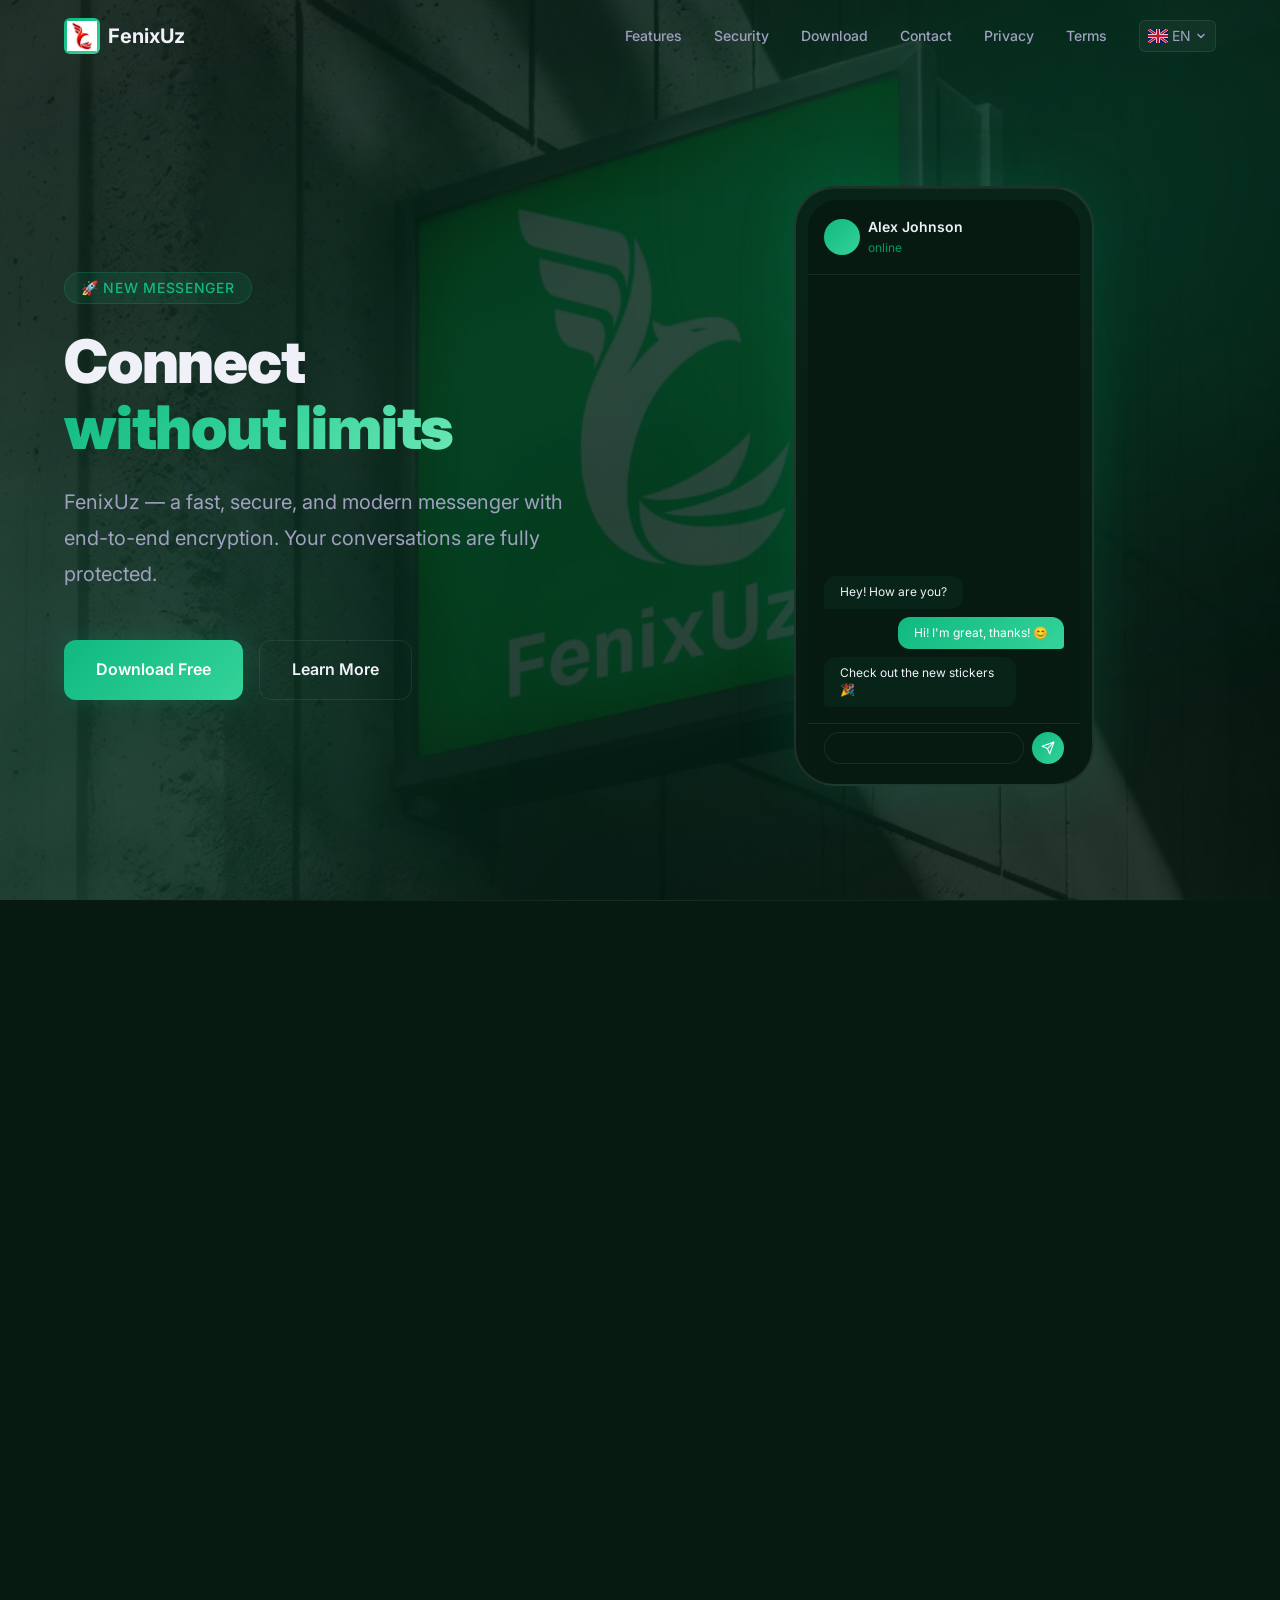
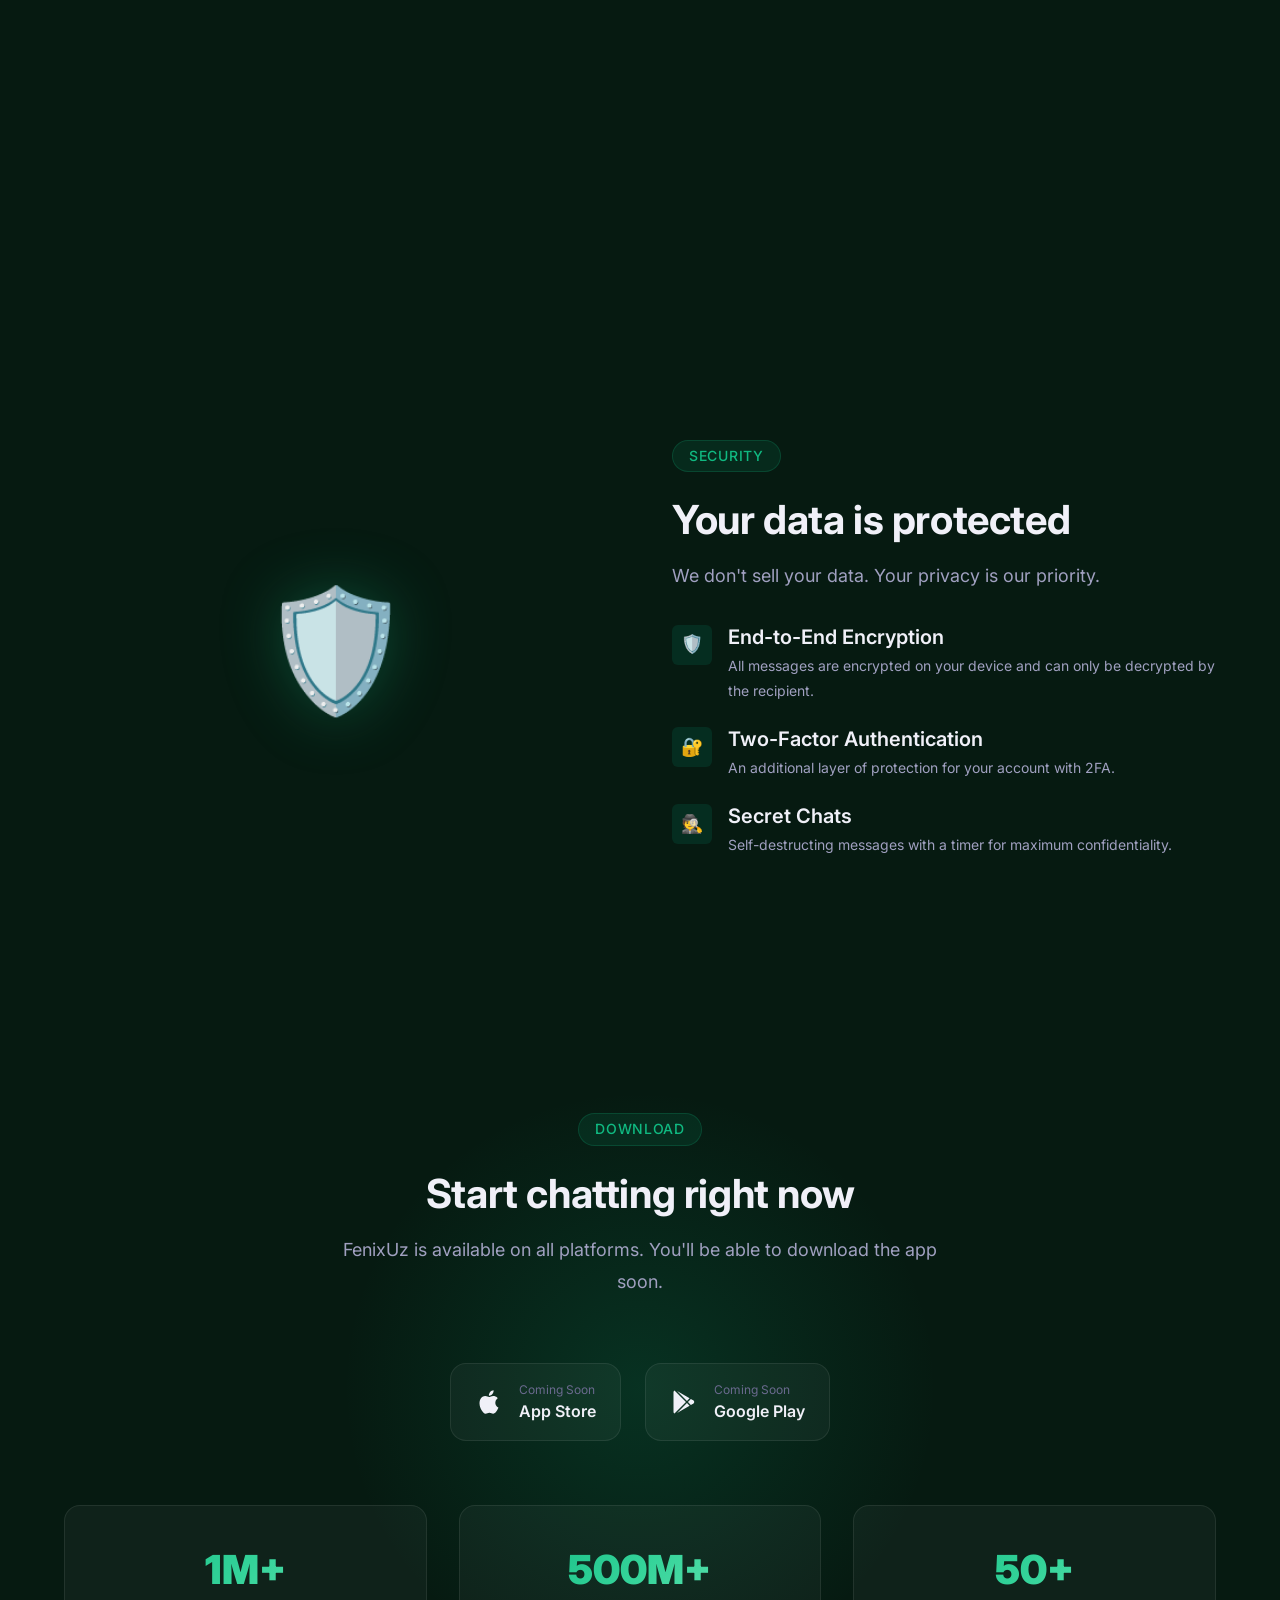
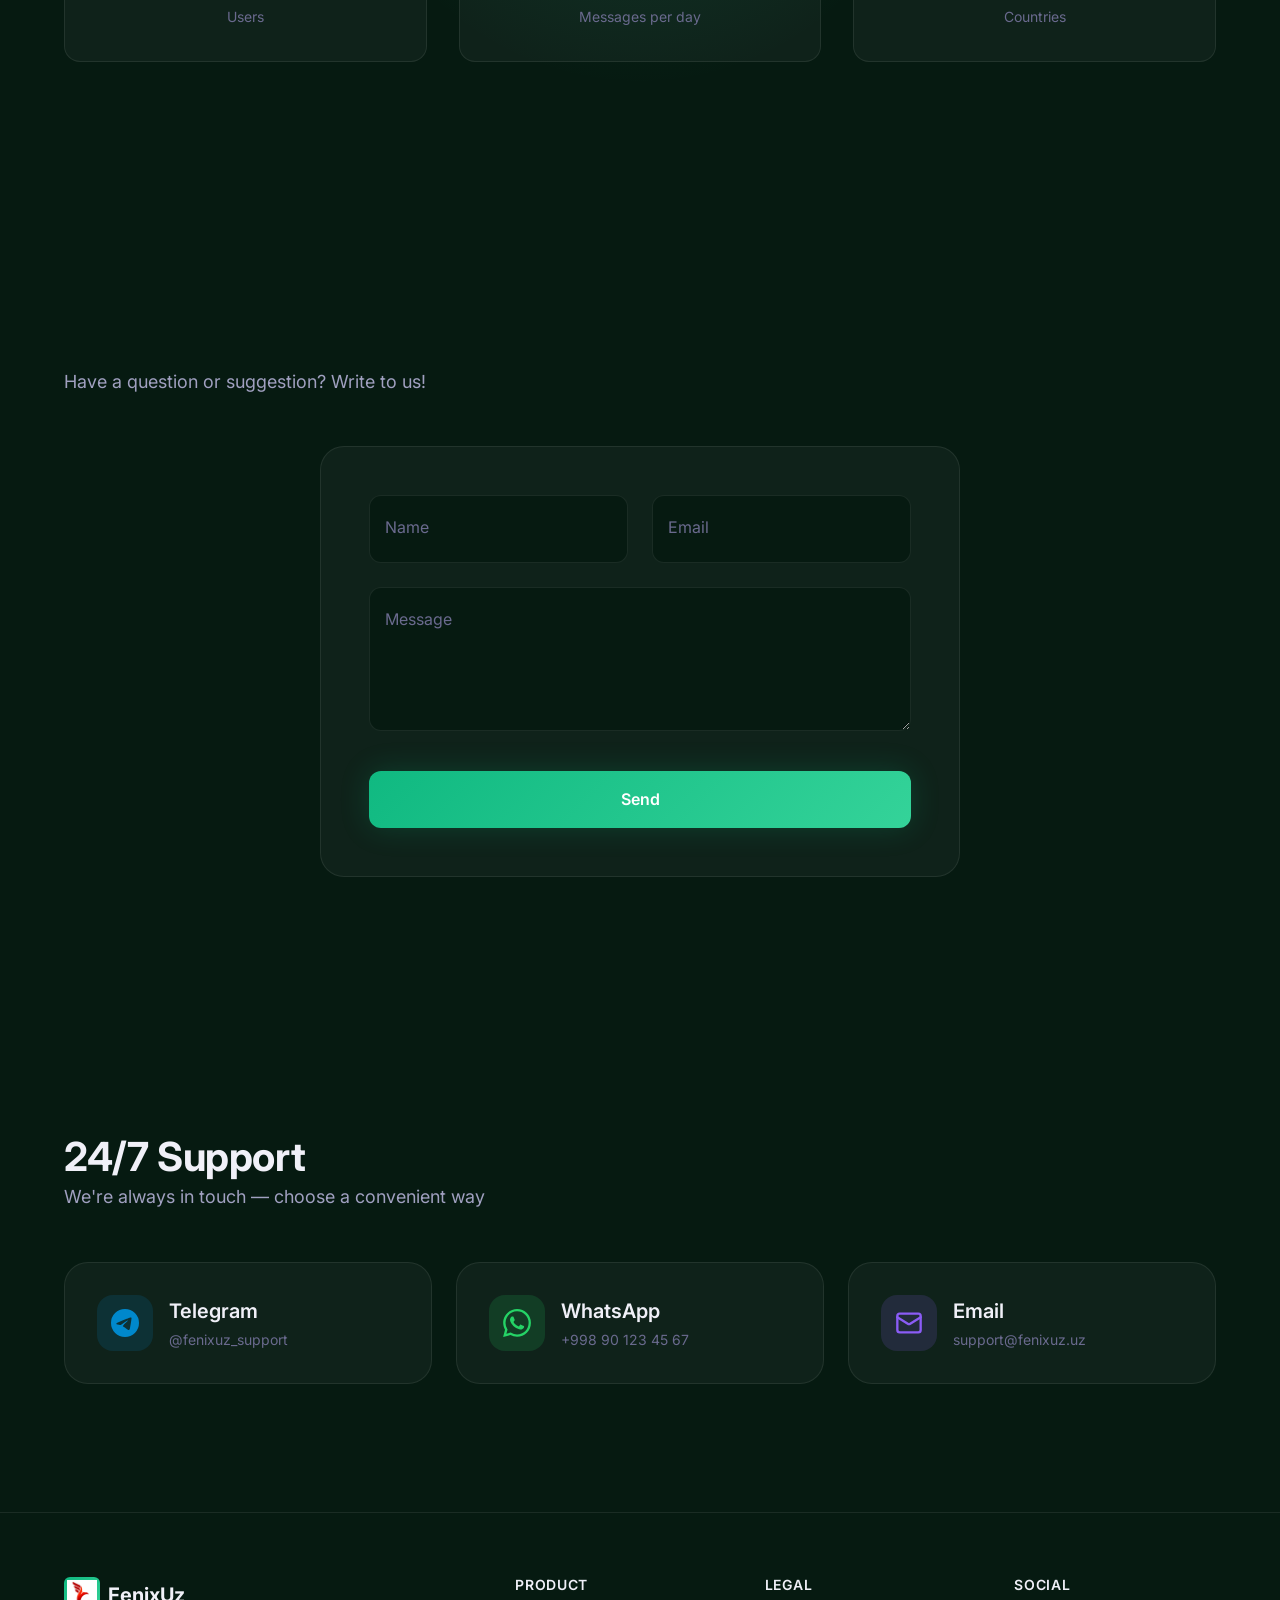
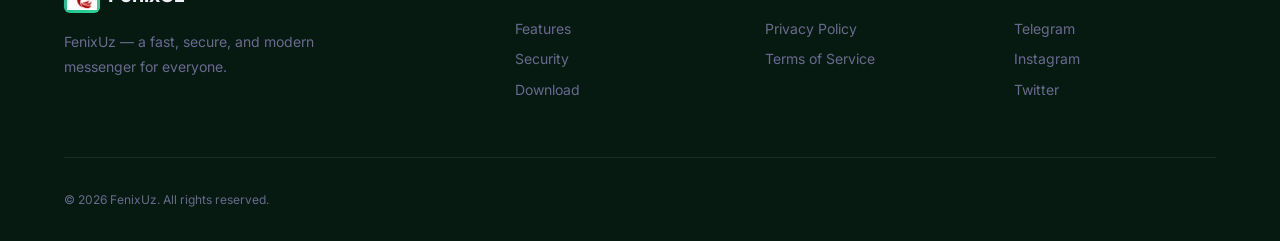
==== commit 7a898367: "Add 24/7 Support section with Telegram, WhatsApp, Email cards - 3 cards with SVG icons and colored b" ====
--- a/frontend/index.html
+++ b/frontend/index.html
@@ -248,6 +248,57 @@
     </div>
   </section>
 
+  <!-- ==================== SUPPORT ==================== -->
+  <section id="support" class="section support">
+    <div class="container">
+      <h2 class="section__title animate-on-scroll" data-i18n="support.title">Поддержка 24/7</h2>
+      <p class="section__subtitle animate-on-scroll" data-i18n="support.subtitle">Мы всегда на связи — выберите удобный
+        способ</p>
+
+      <div class="support__cards">
+        <a href="https://t.me/fenixuz_support" target="_blank" rel="noopener" class="support__card animate-on-scroll">
+          <div class="support__icon support__icon--tg">
+            <svg width="28" height="28" viewBox="0 0 24 24" fill="currentColor">
+              <path
+                d="M11.944 0A12 12 0 0 0 0 12a12 12 0 0 0 12 12 12 12 0 0 0 12-12A12 12 0 0 0 12 0a12 12 0 0 0-.056 0zm4.962 7.224c.1-.002.321.023.465.14a.506.506 0 0 1 .171.325c.016.093.036.306.02.472-.18 1.898-.962 6.502-1.36 8.627-.168.9-.499 1.201-.82 1.23-.696.065-1.225-.46-1.9-.902-1.056-.693-1.653-1.124-2.678-1.8-1.185-.78-.417-1.21.258-1.91.177-.184 3.247-2.977 3.307-3.23.007-.032.014-.15-.056-.212s-.174-.041-.249-.024c-.106.024-1.793 1.14-5.061 3.345-.48.33-.913.49-1.302.48-.428-.008-1.252-.241-1.865-.44-.752-.245-1.349-.374-1.297-.789.027-.216.325-.437.893-.663 3.498-1.524 5.83-2.529 6.998-3.014 3.332-1.386 4.025-1.627 4.476-1.635z" />
+            </svg>
+          </div>
+          <div class="support__text">
+            <div class="support__label" data-i18n="support.telegram">Telegram</div>
+            <div class="support__handle">@fenixuz_support</div>
+          </div>
+        </a>
+
+        <a href="https://wa.me/998901234567" target="_blank" rel="noopener" class="support__card animate-on-scroll">
+          <div class="support__icon support__icon--wa">
+            <svg width="28" height="28" viewBox="0 0 24 24" fill="currentColor">
+              <path
+                d="M17.472 14.382c-.297-.149-1.758-.867-2.03-.967-.273-.099-.471-.148-.67.15-.197.297-.767.966-.94 1.164-.173.199-.347.223-.644.075-.297-.15-1.255-.463-2.39-1.475-.883-.788-1.48-1.761-1.653-2.059-.173-.297-.018-.458.13-.606.134-.133.298-.347.446-.52.149-.174.198-.298.298-.497.099-.198.05-.371-.025-.52-.075-.149-.669-1.612-.916-2.207-.242-.579-.487-.5-.669-.51-.173-.008-.371-.01-.57-.01-.198 0-.52.074-.792.372-.272.297-1.04 1.016-1.04 2.479 0 1.462 1.065 2.875 1.213 3.074.149.198 2.096 3.2 5.077 4.487.709.306 1.262.489 1.694.625.712.227 1.36.195 1.871.118.571-.085 1.758-.719 2.006-1.413.248-.694.248-1.289.173-1.413-.074-.124-.272-.198-.57-.347m-5.421 7.403h-.004a9.87 9.87 0 0 1-5.031-1.378l-.361-.214-3.741.982.998-3.648-.235-.374a9.86 9.86 0 0 1-1.51-5.26c.001-5.45 4.436-9.884 9.888-9.884 2.64 0 5.122 1.03 6.988 2.898a9.825 9.825 0 0 1 2.893 6.994c-.003 5.45-4.437 9.884-9.885 9.884m8.413-18.297A11.815 11.815 0 0 0 12.05 0C5.495 0 .16 5.335.157 11.892c0 2.096.547 4.142 1.588 5.945L.057 24l6.305-1.654a11.882 11.882 0 0 0 5.683 1.448h.005c6.554 0 11.89-5.335 11.893-11.893a11.821 11.821 0 0 0-3.48-8.413z" />
+            </svg>
+          </div>
+          <div class="support__text">
+            <div class="support__label" data-i18n="support.whatsapp">WhatsApp</div>
+            <div class="support__handle">+998 90 123 45 67</div>
+          </div>
+        </a>
+
+        <a href="mailto:support@fenixuz.uz" class="support__card animate-on-scroll">
+          <div class="support__icon support__icon--email">
+            <svg width="28" height="28" viewBox="0 0 24 24" fill="none" stroke="currentColor" stroke-width="2"
+              stroke-linecap="round" stroke-linejoin="round">
+              <rect x="2" y="4" width="20" height="16" rx="2" />
+              <path d="m22 7-8.97 5.7a1.94 1.94 0 0 1-2.06 0L2 7" />
+            </svg>
+          </div>
+          <div class="support__text">
+            <div class="support__label" data-i18n="support.email">Email</div>
+            <div class="support__handle">support@fenixuz.uz</div>
+          </div>
+        </a>
+      </div>
+    </div>
+  </section>
+
   <!-- ==================== FOOTER ==================== -->
   <footer class="footer">
     <div class="container">
@@ -293,6 +344,9 @@
     </div>
   </footer>
 
+  <!-- reCAPTCHA v3 -->
+  <script src="https://www.google.com/recaptcha/api.js?render=6LfdP38sAAAAAL-3cz_lGnJpz9PSDiuQXIX5FdqW"></script>
+
   <!-- JS -->
   <script type="module" src="js/main.js"></script>
 </body>
--- a/frontend/css/home.css
+++ b/frontend/css/home.css
@@ -507,4 +507,84 @@
     .contact-form {
         padding: var(--space-xl);
     }
+}
+
+/* ========== SUPPORT 24/7 ========== */
+.support__cards {
+    display: grid;
+    grid-template-columns: repeat(3, 1fr);
+    gap: var(--space-lg);
+    margin-top: var(--space-2xl);
+}
+
+.support__card {
+    display: flex;
+    align-items: center;
+    gap: var(--space-md);
+    padding: var(--space-xl);
+    background: var(--color-bg-card);
+    border: 1px solid var(--color-border);
+    border-radius: var(--radius-xl);
+    text-decoration: none;
+    color: var(--color-text-primary);
+    transition: all 0.3s ease;
+}
+
+.support__card:hover {
+    transform: translateY(-4px);
+    border-color: var(--color-accent-primary);
+}
+
+.support__icon {
+    width: 56px;
+    height: 56px;
+    border-radius: var(--radius-lg);
+    display: flex;
+    align-items: center;
+    justify-content: center;
+    flex-shrink: 0;
+}
+
+.support__icon--tg {
+    background: rgba(0, 136, 204, 0.15);
+    color: #0088cc;
+}
+
+.support__icon--wa {
+    background: rgba(37, 211, 102, 0.15);
+    color: #25d366;
+}
+
+.support__icon--email {
+    background: rgba(139, 92, 246, 0.15);
+    color: #8b5cf6;
+}
+
+.support__card:hover .support__icon--tg {
+    box-shadow: 0 0 20px rgba(0, 136, 204, 0.3);
+}
+
+.support__card:hover .support__icon--wa {
+    box-shadow: 0 0 20px rgba(37, 211, 102, 0.3);
+}
+
+.support__card:hover .support__icon--email {
+    box-shadow: 0 0 20px rgba(139, 92, 246, 0.3);
+}
+
+.support__label {
+    font-size: var(--font-size-lg);
+    font-weight: var(--font-weight-semibold);
+}
+
+.support__handle {
+    font-size: var(--font-size-sm);
+    color: var(--color-text-muted);
+    margin-top: 2px;
+}
+
+@media (max-width: 768px) {
+    .support__cards {
+        grid-template-columns: 1fr;
+    }
 }
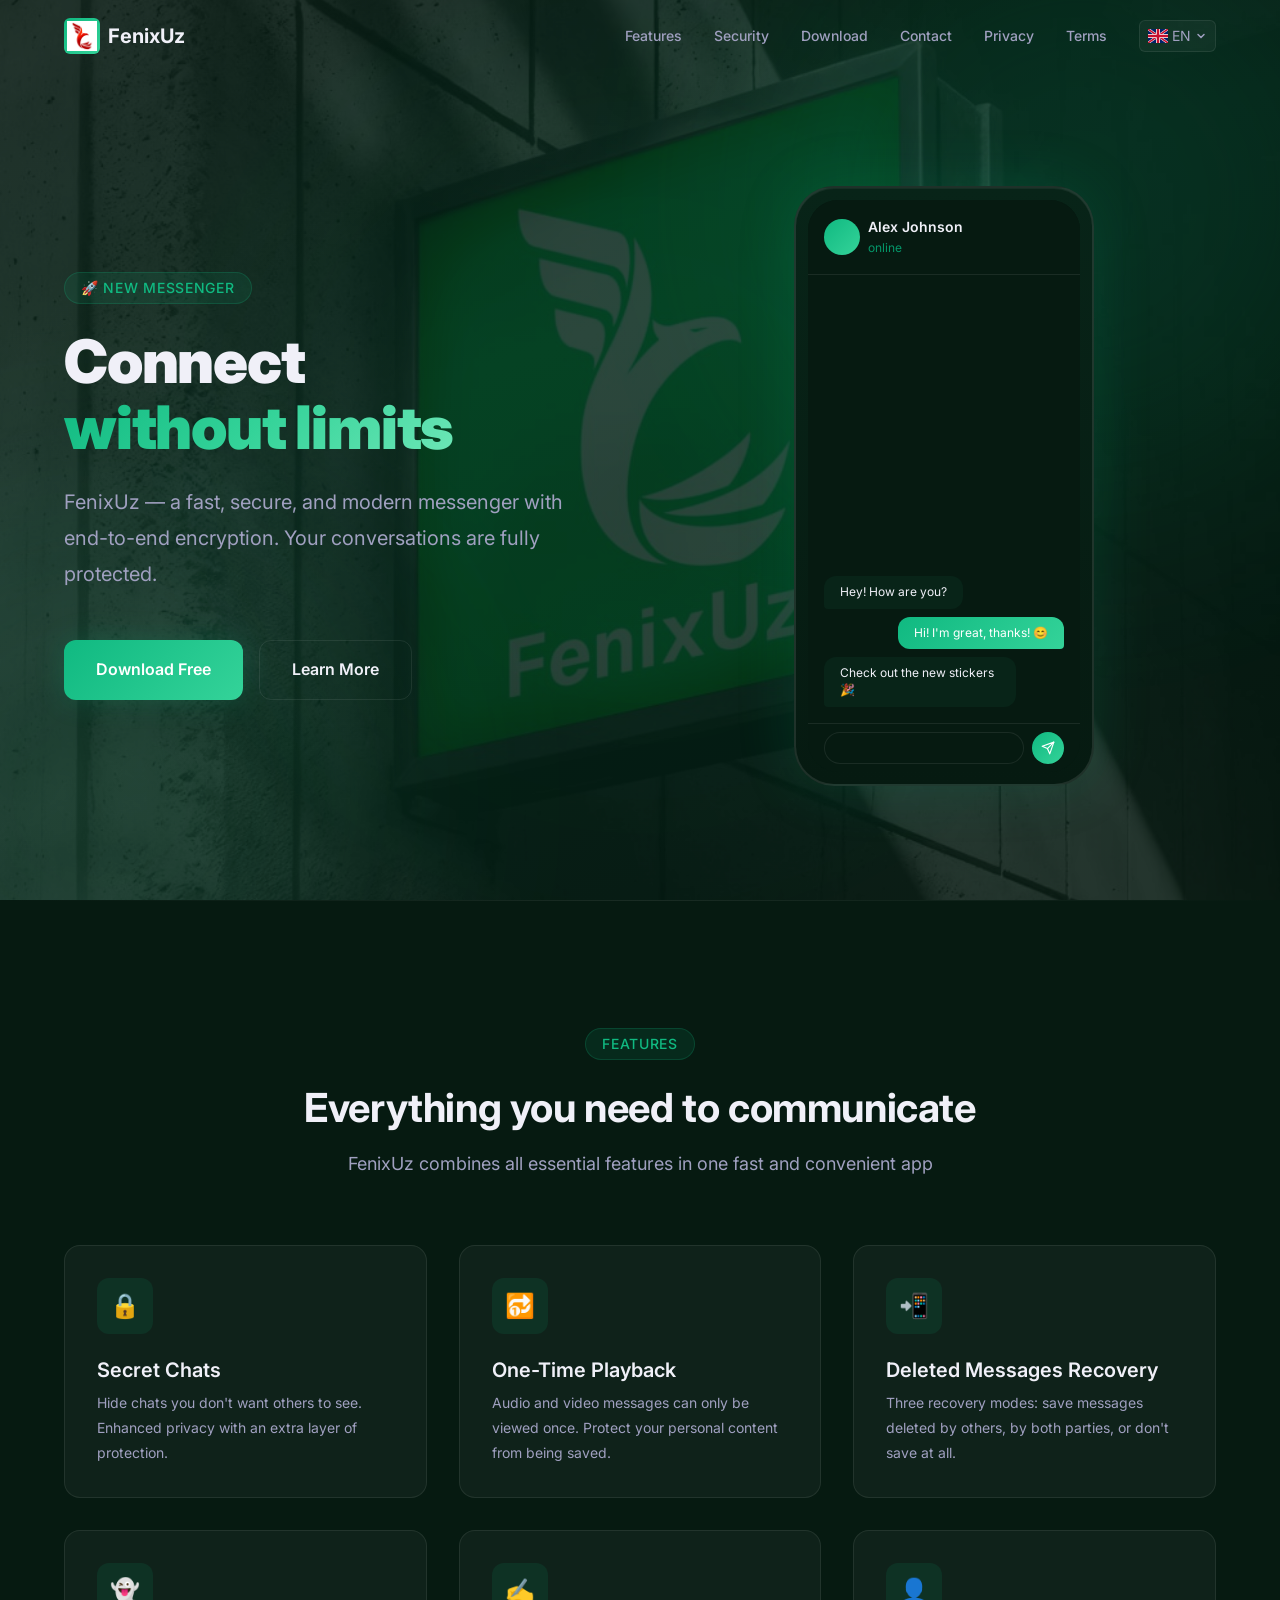
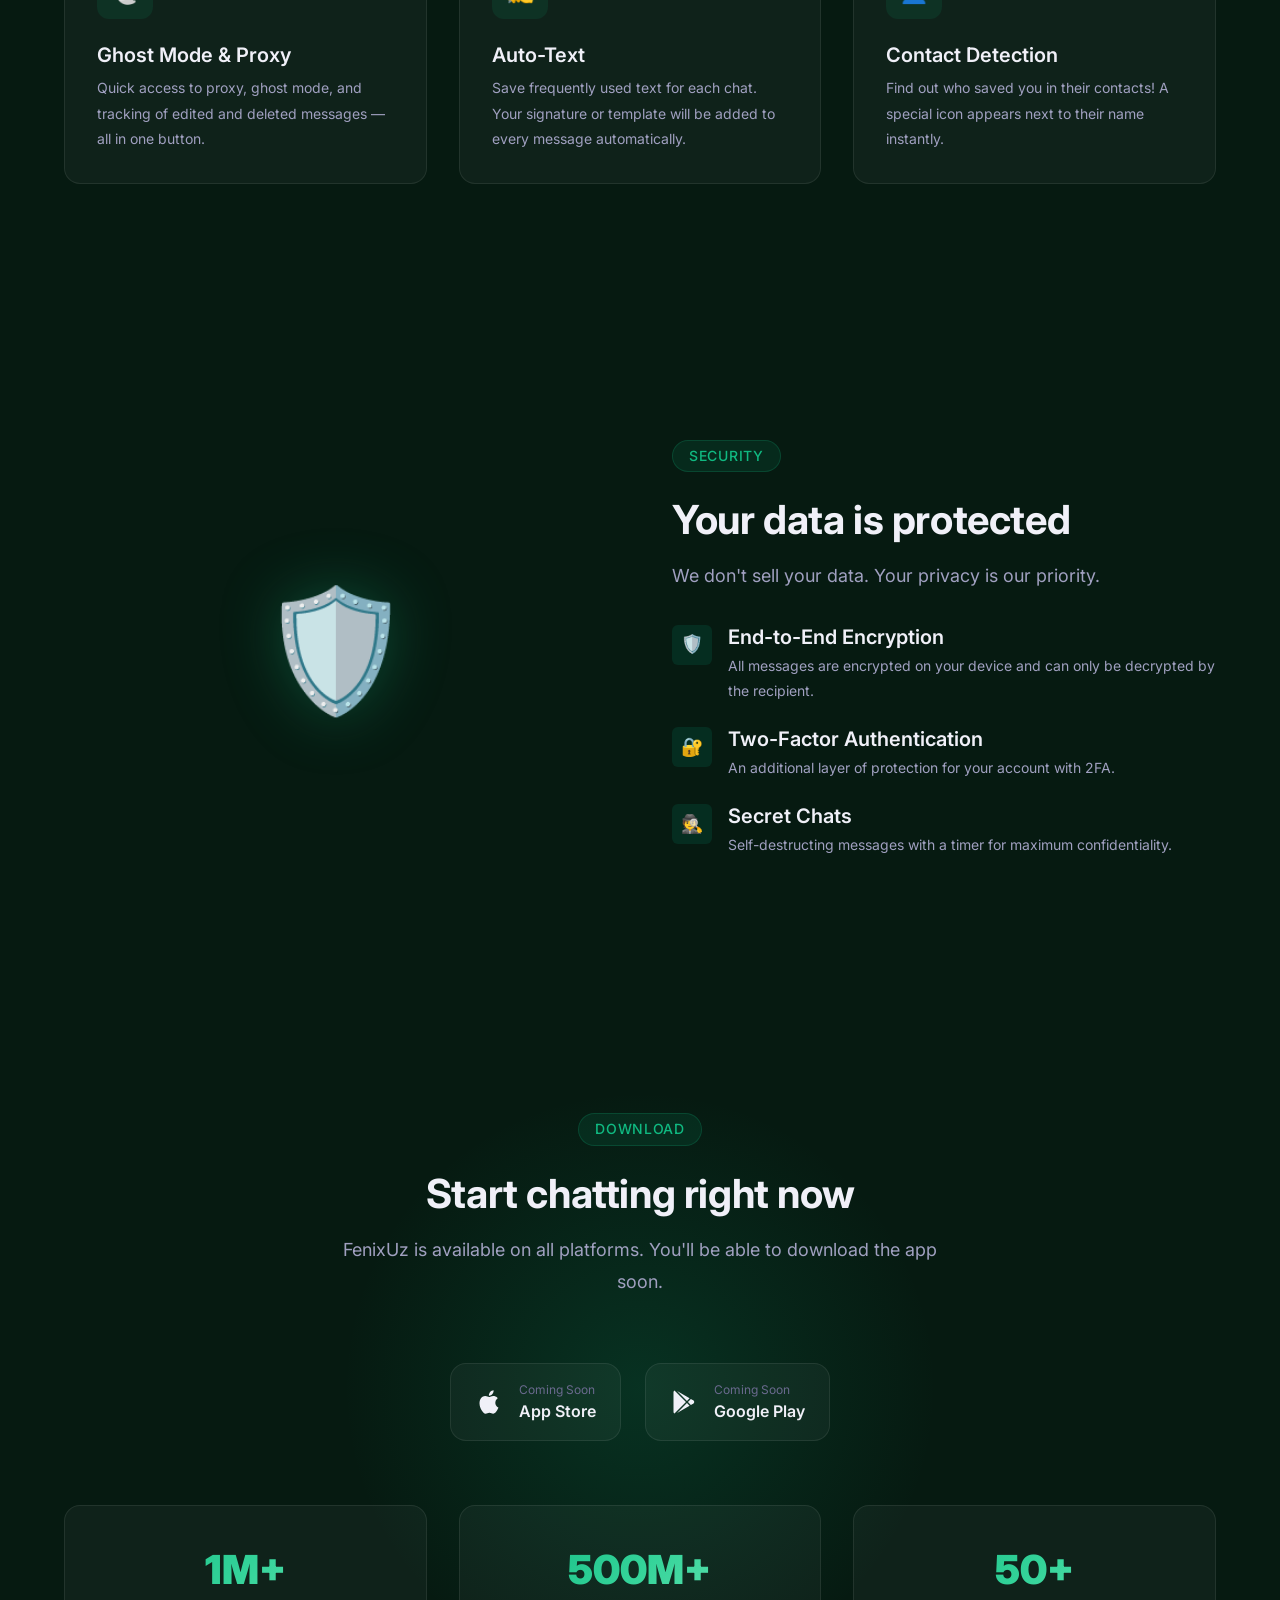
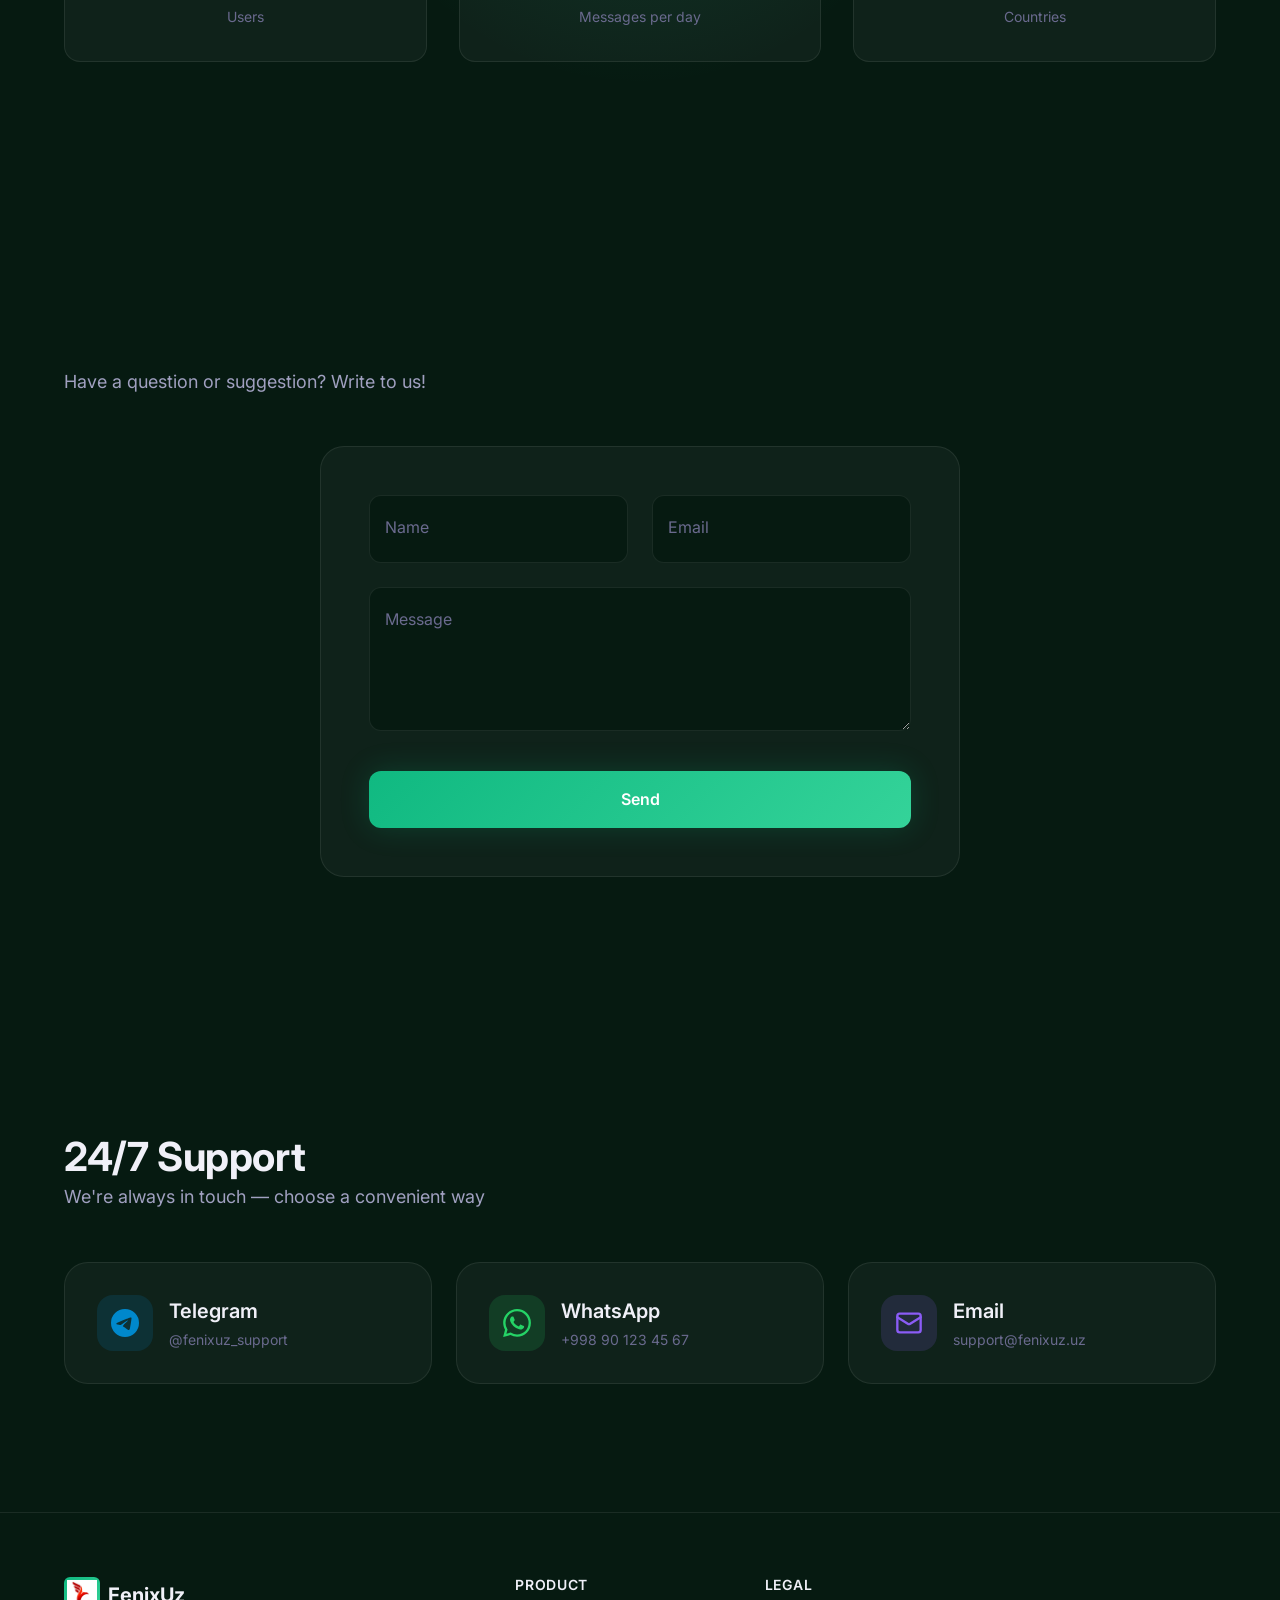
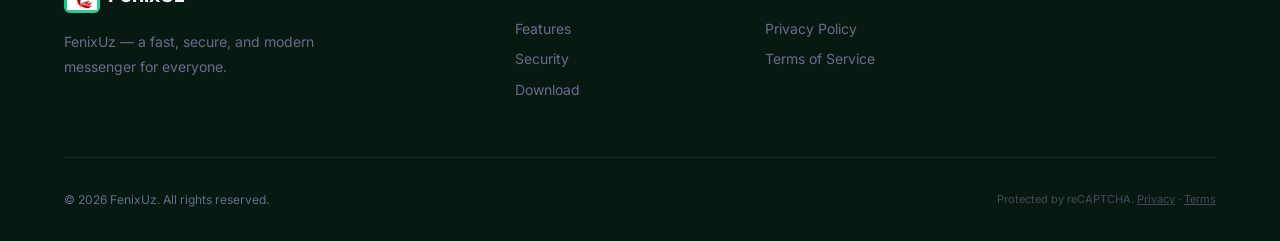
==== commit 6b733f6d: "Hide reCAPTCHA badge + remove duplicate social links from footer - Badge hidden via CSS (attribution" ====
--- a/frontend/index.html
+++ b/frontend/index.html
@@ -328,19 +328,14 @@
           <a href="privacy.html" class="footer__link" data-i18n="footer.privacy_link">Конфиденциальность</a>
           <a href="terms.html" class="footer__link" data-i18n="footer.terms_link">Пользовательское соглашение</a>
         </div>
-
-        <!-- Соцсети -->
-        <div>
-          <h4 class="footer__heading" data-i18n="footer.social">Соцсети</h4>
-          <a href="#" class="footer__link">Telegram</a>
-          <a href="#" class="footer__link">Instagram</a>
-          <a href="#" class="footer__link">Twitter</a>
-        </div>
       </div>
 
       <div class="footer__bottom">
         <span data-i18n="footer.copyright">© 2026 FenixUz. All rights reserved.</span>
-      </div>
+        <span class="recaptcha-notice">Protected by reCAPTCHA. <a href="https://policies.google.com/privacy"
+            target="_blank">Privacy</a> · <a href="https://policies.google.com/terms" target="_blank">Terms</a></span>
+      </div>
+    </div>
     </div>
   </footer>
 
--- a/frontend/css/components.css
+++ b/frontend/css/components.css
@@ -393,6 +393,22 @@
     border-top: 1px solid var(--color-border);
     font-size: var(--font-size-xs);
     color: var(--color-text-muted);
+}
+
+/* reCAPTCHA badge hidden (attribution in footer per Google TOS) */
+.grecaptcha-badge {
+    visibility: hidden !important;
+}
+
+.recaptcha-notice {
+    font-size: 11px;
+    color: var(--color-text-muted);
+    opacity: 0.6;
+}
+
+.recaptcha-notice a {
+    color: var(--color-text-muted);
+    text-decoration: underline;
 }
 
 /* ========== RESPONSIVE: HEADER + FOOTER ========== */
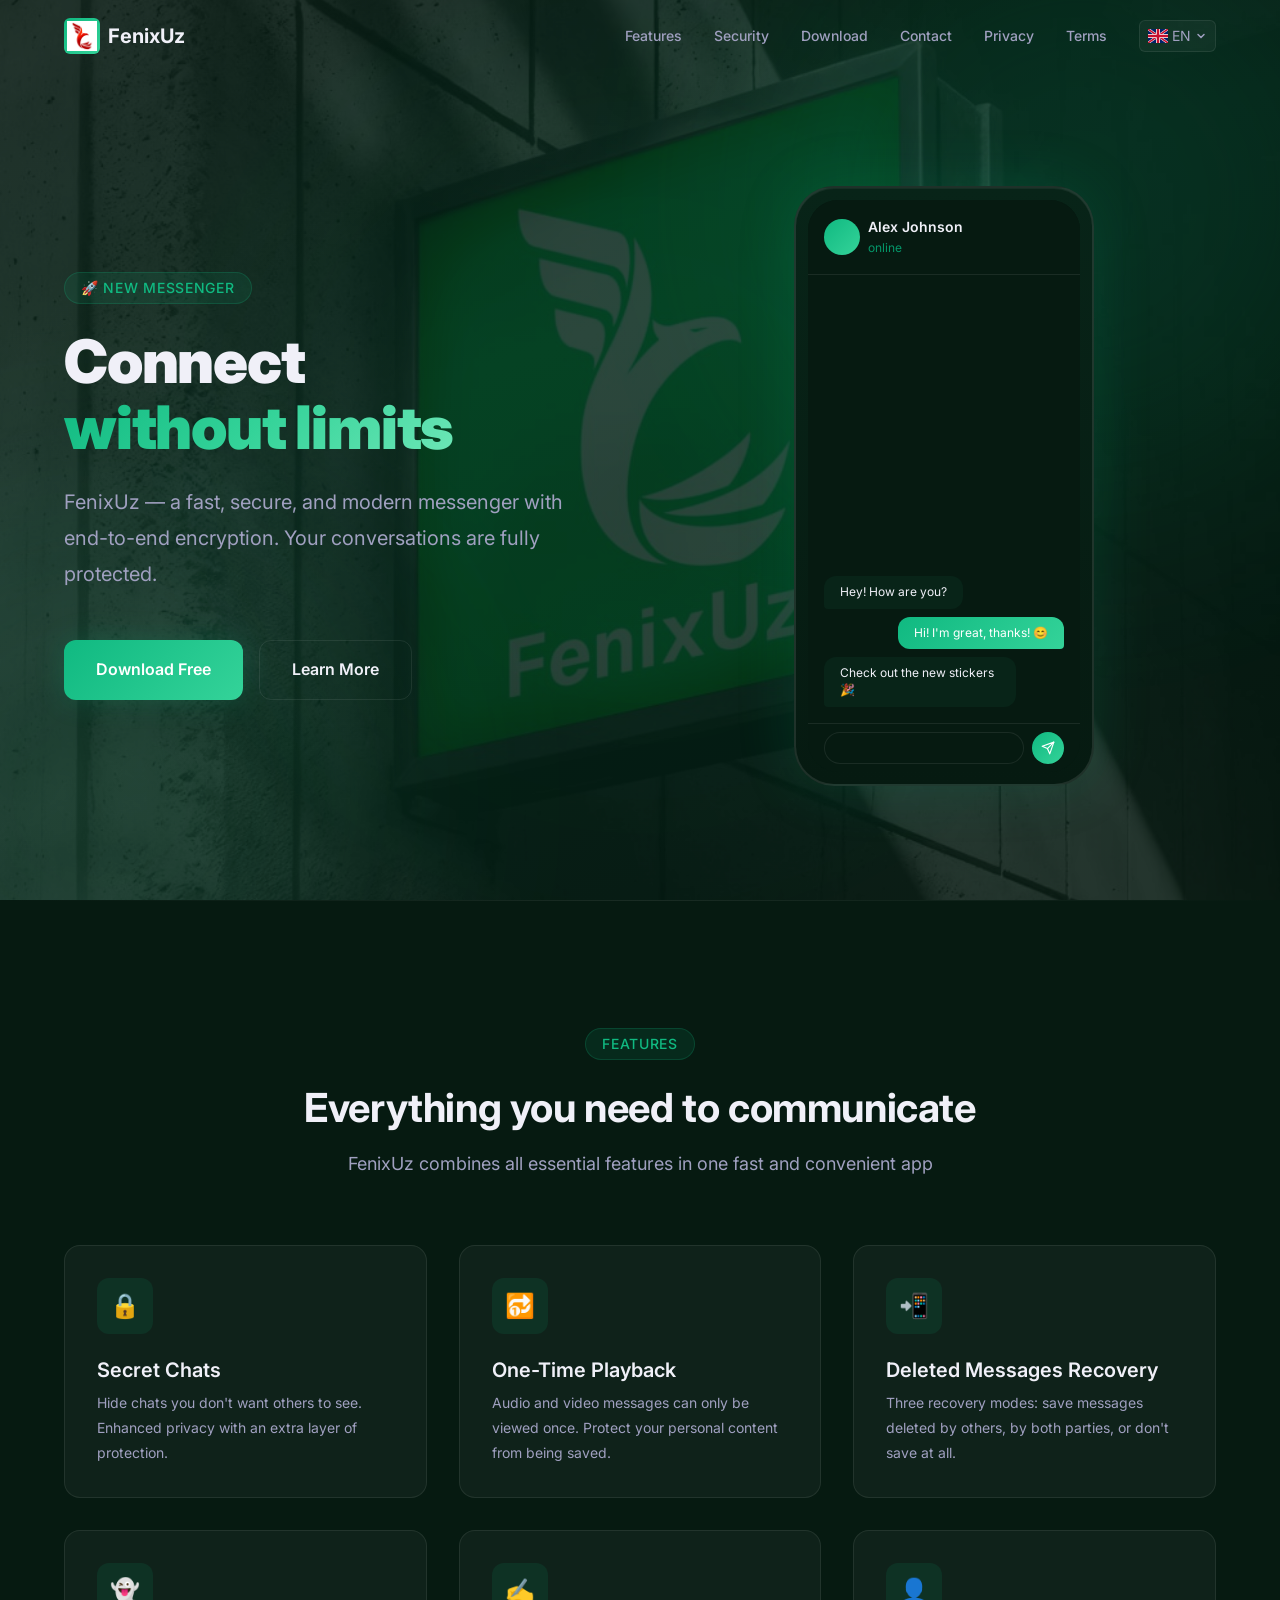
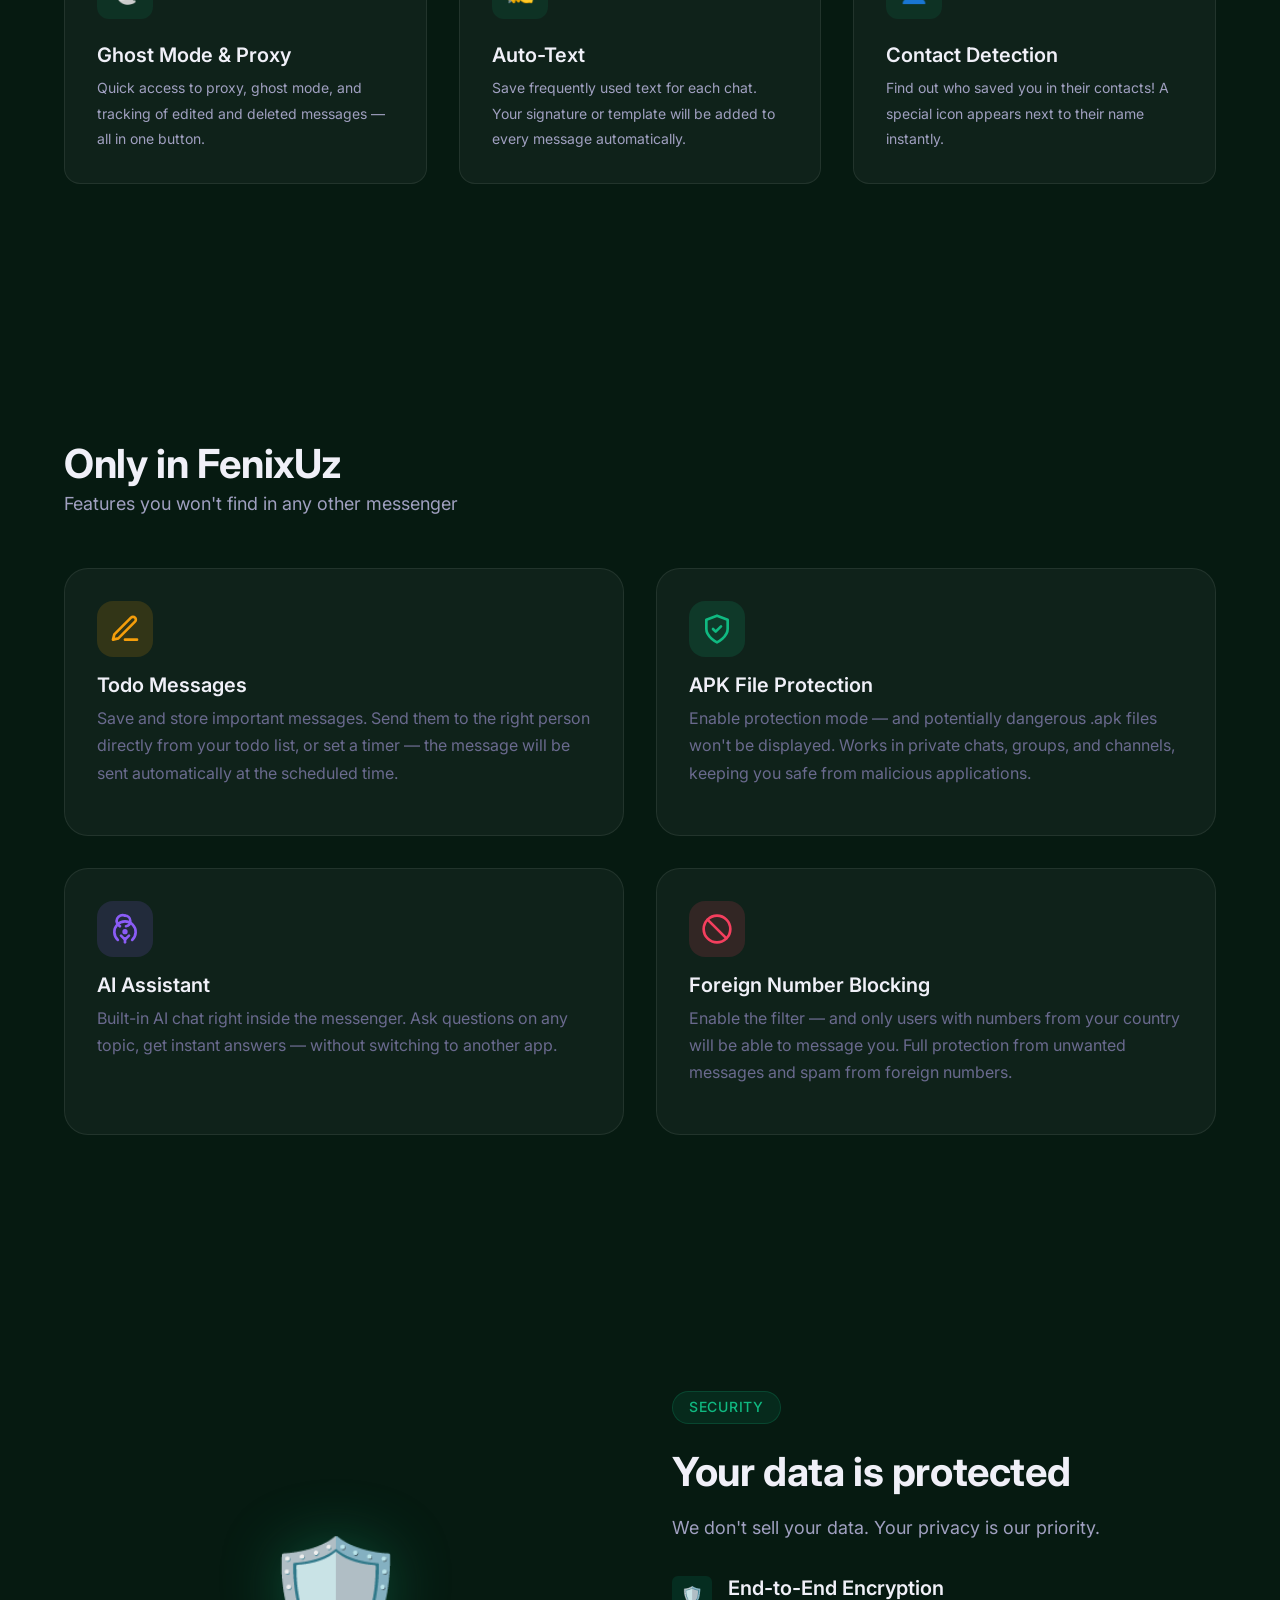
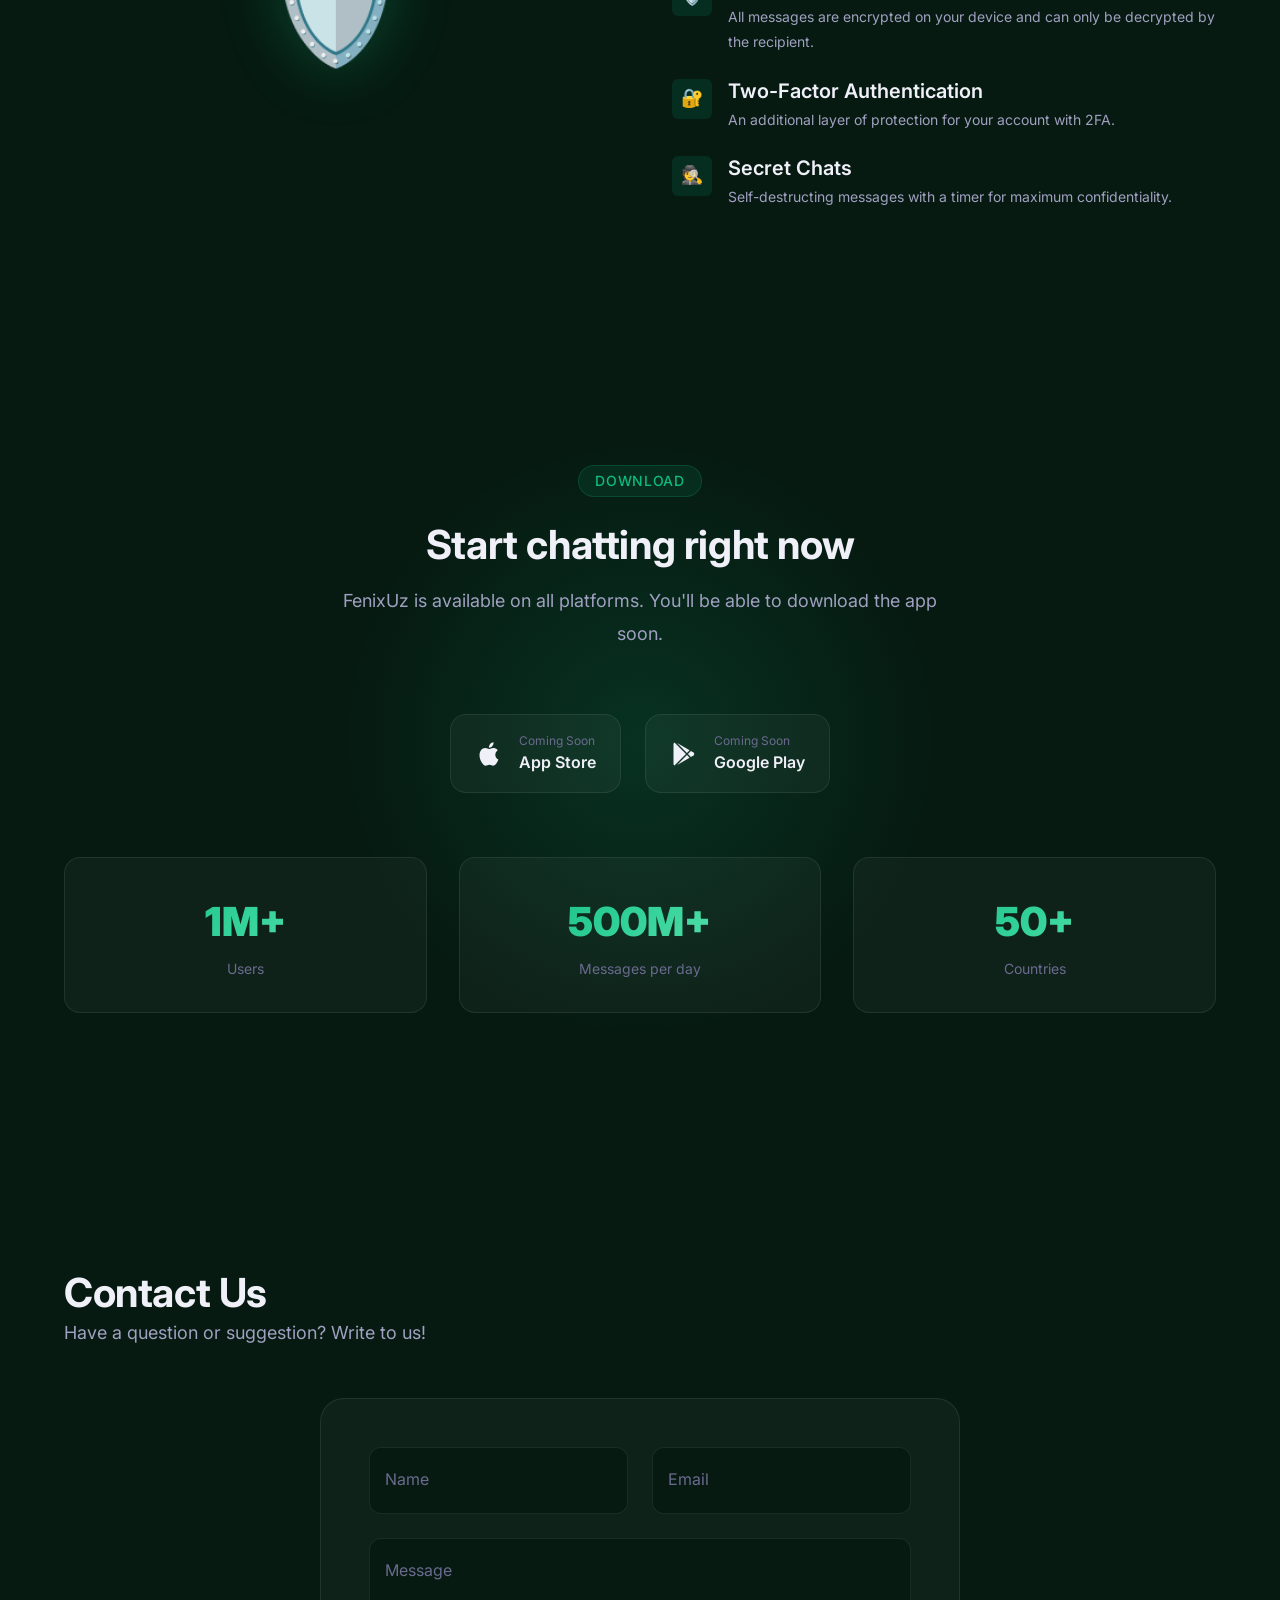
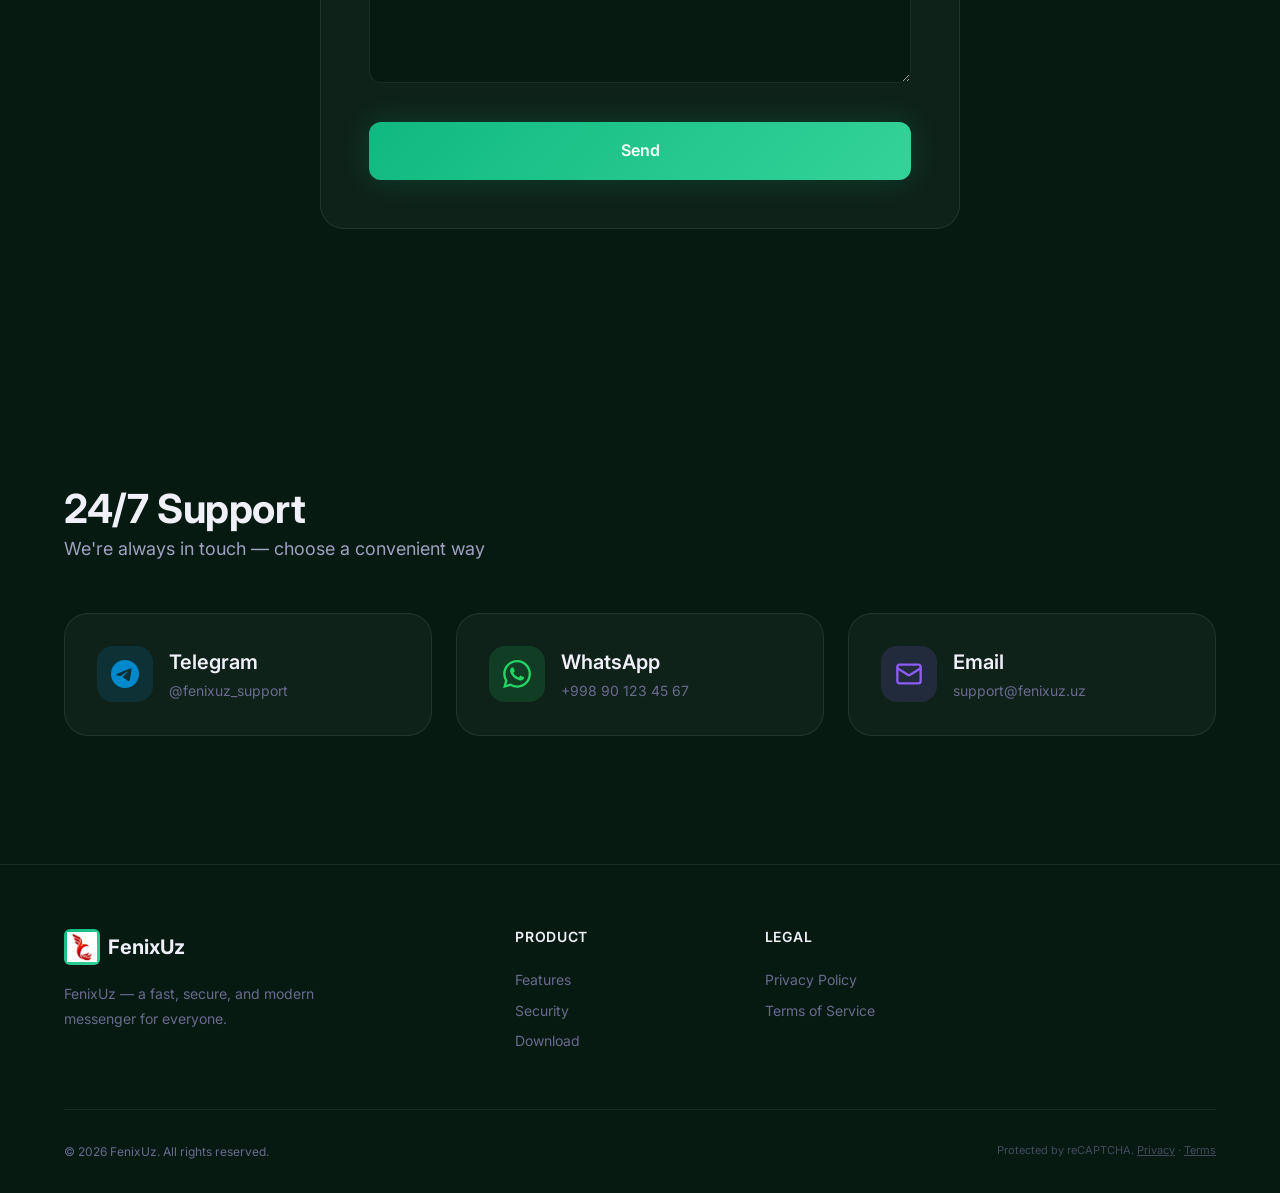
==== commit dfcda5fb: "Add 'Only in FenixUz' section with 4 unique feature cards - Todo messages with scheduled sending - A" ====
--- a/frontend/index.html
+++ b/frontend/index.html
@@ -139,6 +139,81 @@
     </div>
   </section>
 
+  <!-- ==================== UNIQUE FEATURES ==================== -->
+  <section class="section unique" id="unique">
+    <div class="container">
+      <h2 class="section__title animate-on-scroll" data-i18n="unique.title">Только в FenixUz</h2>
+      <p class="section__subtitle animate-on-scroll" data-i18n="unique.subtitle">Функции, которых нет ни в одном другом
+        мессенджере</p>
+
+      <div class="unique__grid">
+        <!-- Todo -->
+        <div class="unique__card animate-on-scroll">
+          <div class="unique__icon unique__icon--todo">
+            <svg width="32" height="32" viewBox="0 0 24 24" fill="none" stroke="currentColor" stroke-width="2"
+              stroke-linecap="round" stroke-linejoin="round">
+              <path d="M12 20h9" />
+              <path d="M16.5 3.5a2.121 2.121 0 0 1 3 3L7 19l-4 1 1-4L16.5 3.5z" />
+            </svg>
+          </div>
+          <h3 class="unique__name" data-i18n="unique.todo_title">Todo-сообщения</h3>
+          <p class="unique__desc" data-i18n="unique.todo_desc">Записывайте и сохраняйте важные сообщения. Отправляйте их
+            нужному человеку прямо из todo-списка или установите таймер — сообщение будет отправлено автоматически в
+            заданное время.</p>
+        </div>
+
+        <!-- APK Protection -->
+        <div class="unique__card animate-on-scroll">
+          <div class="unique__icon unique__icon--shield">
+            <svg width="32" height="32" viewBox="0 0 24 24" fill="none" stroke="currentColor" stroke-width="2"
+              stroke-linecap="round" stroke-linejoin="round">
+              <path d="M12 22s8-4 8-10V5l-8-3-8 3v7c0 6 8 10 8 10z" />
+              <path d="m9 12 2 2 4-4" />
+            </svg>
+          </div>
+          <h3 class="unique__name" data-i18n="unique.apk_title">Защита от .apk файлов</h3>
+          <p class="unique__desc" data-i18n="unique.apk_desc">Включите режим защиты — и потенциально опасные .apk файлы
+            не будут отображаться. Работает в личных чатах, группах и каналах, защищая вас от вредоносных приложений.
+          </p>
+        </div>
+
+        <!-- AI Chat -->
+        <div class="unique__card animate-on-scroll">
+          <div class="unique__icon unique__icon--ai">
+            <svg width="32" height="32" viewBox="0 0 24 24" fill="none" stroke="currentColor" stroke-width="2"
+              stroke-linecap="round" stroke-linejoin="round">
+              <path d="M12 2a4 4 0 0 1 4 4c0 1.95-1.4 3.58-3.25 3.93" />
+              <path d="M8.24 9.93A4.001 4.001 0 0 1 12 2" />
+              <circle cx="12" cy="14" r="1" />
+              <path d="M17.36 20.2a8 8 0 1 0-10.72 0" />
+              <path d="M12 22v-3" />
+              <path d="m9 17 3 3 3-3" />
+            </svg>
+          </div>
+          <h3 class="unique__name" data-i18n="unique.ai_title">AI-ассистент</h3>
+          <p class="unique__desc" data-i18n="unique.ai_desc">Встроенный чат с искусственным интеллектом прямо в
+            мессенджере. Задавайте вопросы на любую тему, получайте мгновенные ответы — без необходимости переключаться
+            на другое приложение.</p>
+        </div>
+
+        <!-- Foreign Number Blocking -->
+        <div class="unique__card animate-on-scroll">
+          <div class="unique__icon unique__icon--block">
+            <svg width="32" height="32" viewBox="0 0 24 24" fill="none" stroke="currentColor" stroke-width="2"
+              stroke-linecap="round" stroke-linejoin="round">
+              <circle cx="12" cy="12" r="10" />
+              <path d="m4.93 4.93 14.14 14.14" />
+            </svg>
+          </div>
+          <h3 class="unique__name" data-i18n="unique.block_title">Блокировка иностранных номеров</h3>
+          <p class="unique__desc" data-i18n="unique.block_desc">Включите фильтр — и вам смогут писать только
+            пользователи с номерами вашей страны. Полная защита от нежелательных сообщений и спама с зарубежных номеров.
+          </p>
+        </div>
+      </div>
+    </div>
+  </section>
+
   <!-- ==================== SECURITY ==================== -->
   <section class="section security" id="security">
     <div class="container">
--- a/frontend/css/home.css
+++ b/frontend/css/home.css
@@ -499,6 +499,81 @@
     color: #ef4444;
 }
 
+/* ========== UNIQUE FEATURES ========== */
+.unique {
+    background: var(--color-bg-primary);
+}
+
+.unique__grid {
+    display: grid;
+    grid-template-columns: repeat(2, 1fr);
+    gap: var(--space-xl);
+    margin-top: var(--space-2xl);
+}
+
+.unique__card {
+    background: var(--color-bg-card);
+    border: 1px solid var(--color-border);
+    border-radius: var(--radius-xl);
+    padding: var(--space-xl) var(--space-xl) var(--space-2xl);
+    transition: all 0.3s ease;
+}
+
+.unique__card:hover {
+    transform: translateY(-4px);
+    border-color: var(--color-accent-primary);
+    box-shadow: 0 8px 32px rgba(16, 185, 129, 0.1);
+}
+
+.unique__icon {
+    width: 56px;
+    height: 56px;
+    border-radius: var(--radius-lg);
+    display: flex;
+    align-items: center;
+    justify-content: center;
+    margin-bottom: var(--space-md);
+}
+
+.unique__icon--todo {
+    background: rgba(245, 158, 11, 0.15);
+    color: #f59e0b;
+}
+
+.unique__icon--shield {
+    background: rgba(16, 185, 129, 0.15);
+    color: #10b981;
+}
+
+.unique__icon--ai {
+    background: rgba(139, 92, 246, 0.15);
+    color: #8b5cf6;
+}
+
+.unique__icon--block {
+    background: rgba(244, 63, 94, 0.15);
+    color: #f43f5e;
+}
+
+.unique__name {
+    font-size: var(--font-size-lg);
+    font-weight: var(--font-weight-semibold);
+    color: var(--color-text-primary);
+    margin-bottom: var(--space-sm);
+}
+
+.unique__desc {
+    font-size: var(--font-size-base);
+    color: var(--color-text-muted);
+    line-height: 1.7;
+}
+
+@media (max-width: 768px) {
+    .unique__grid {
+        grid-template-columns: 1fr;
+    }
+}
+
 @media (max-width: 768px) {
     .contact-form__row {
         grid-template-columns: 1fr;
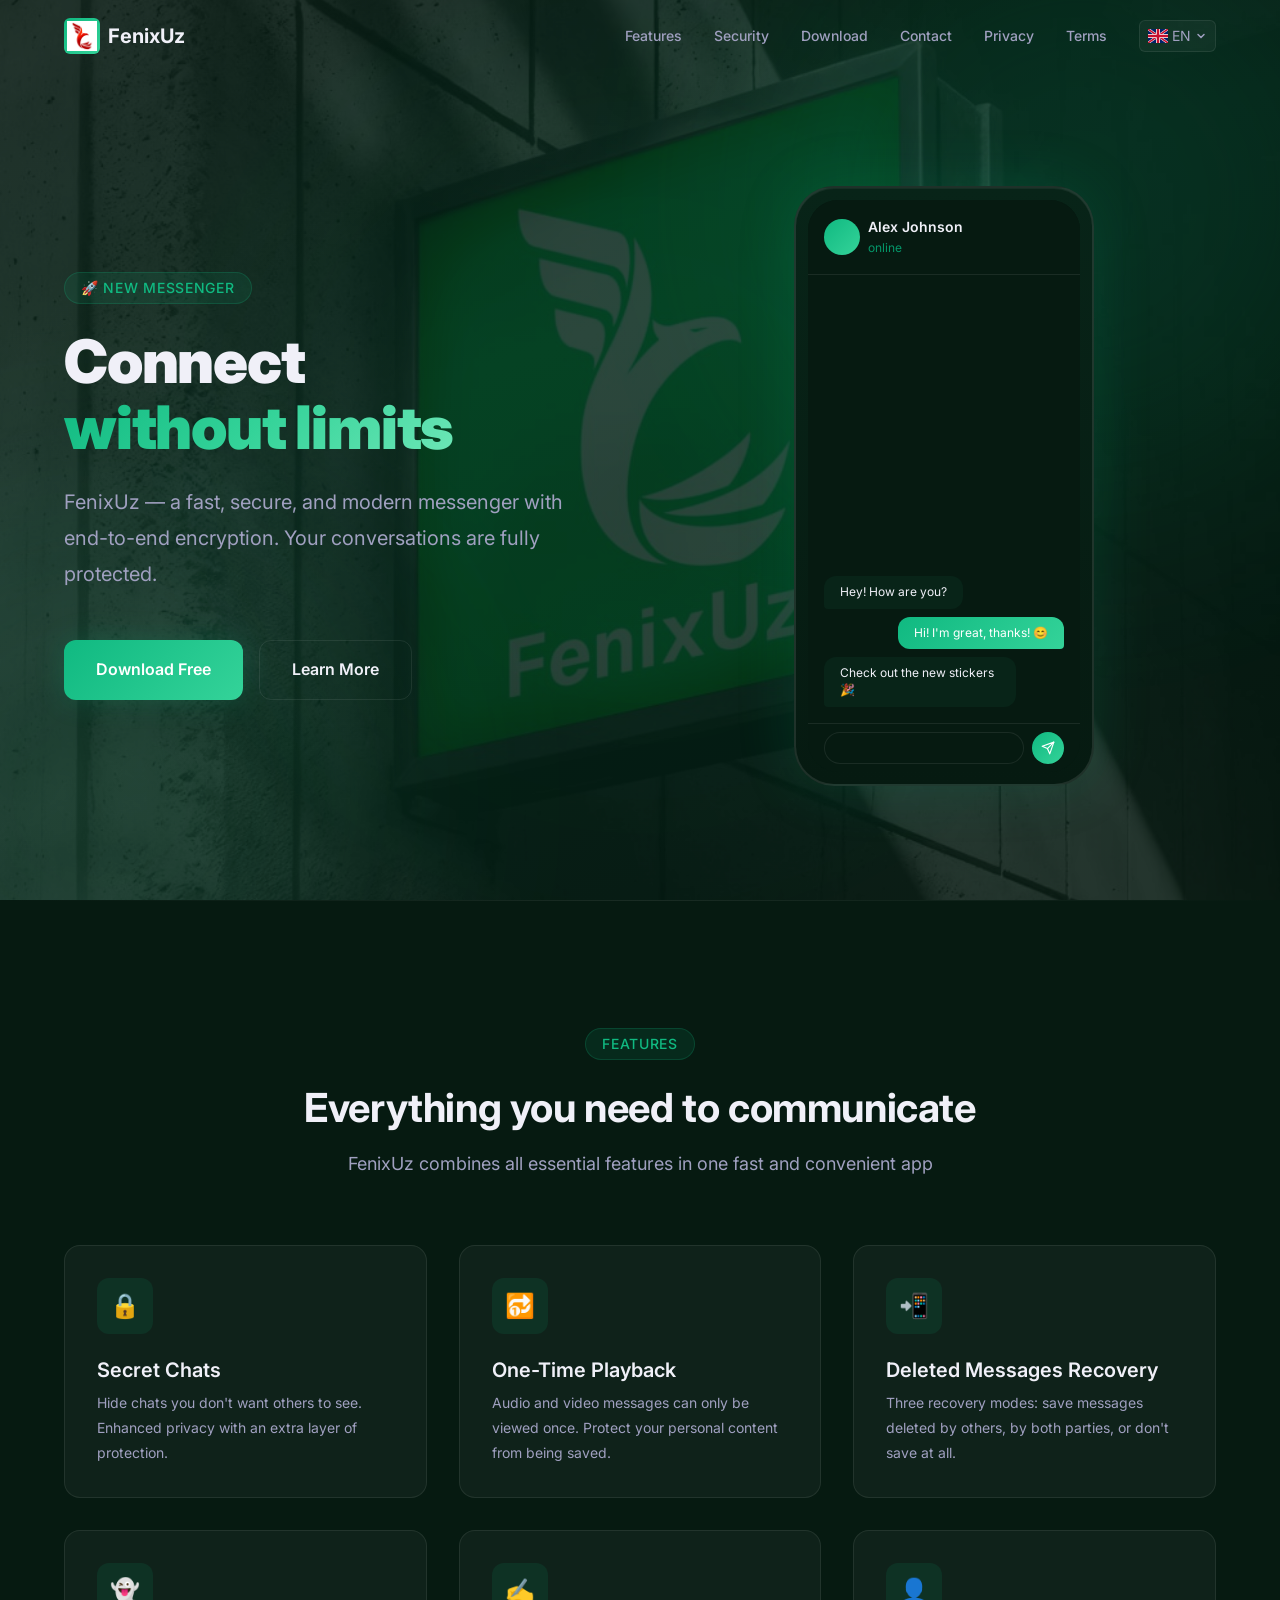
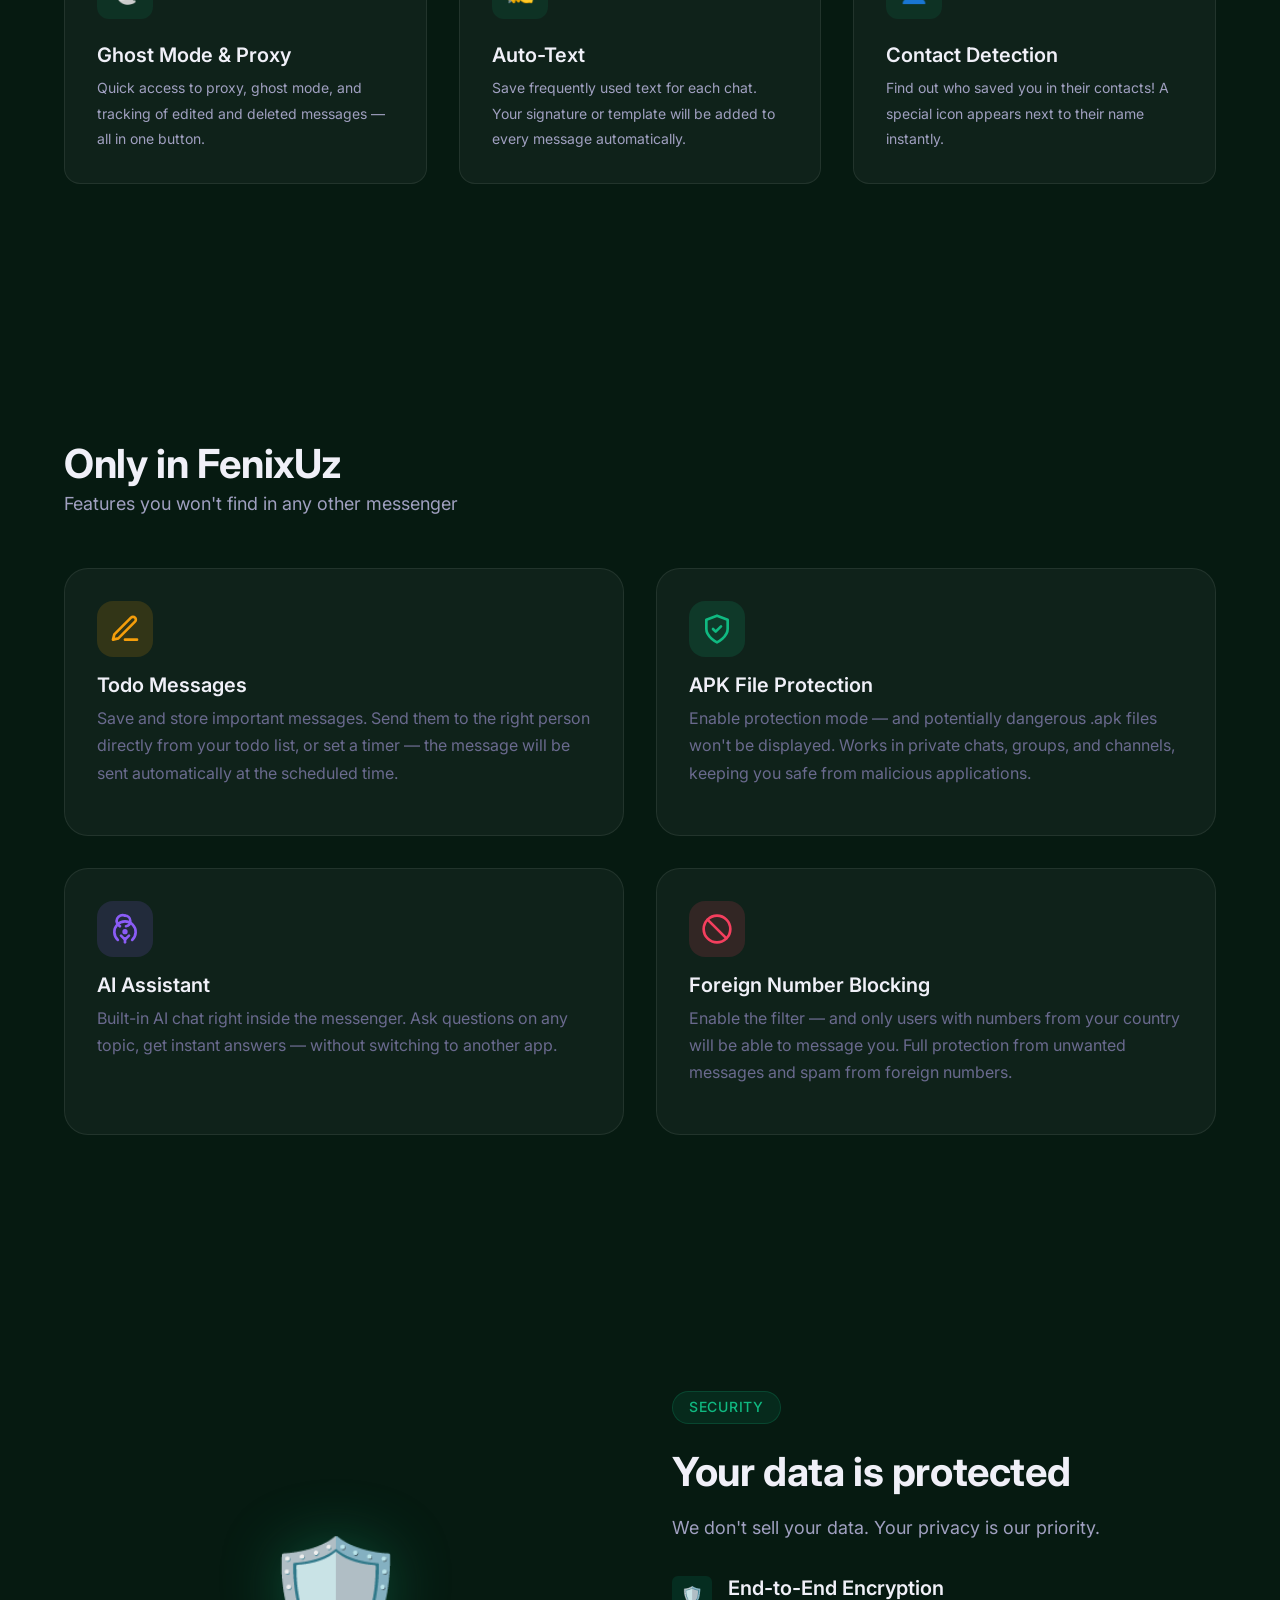
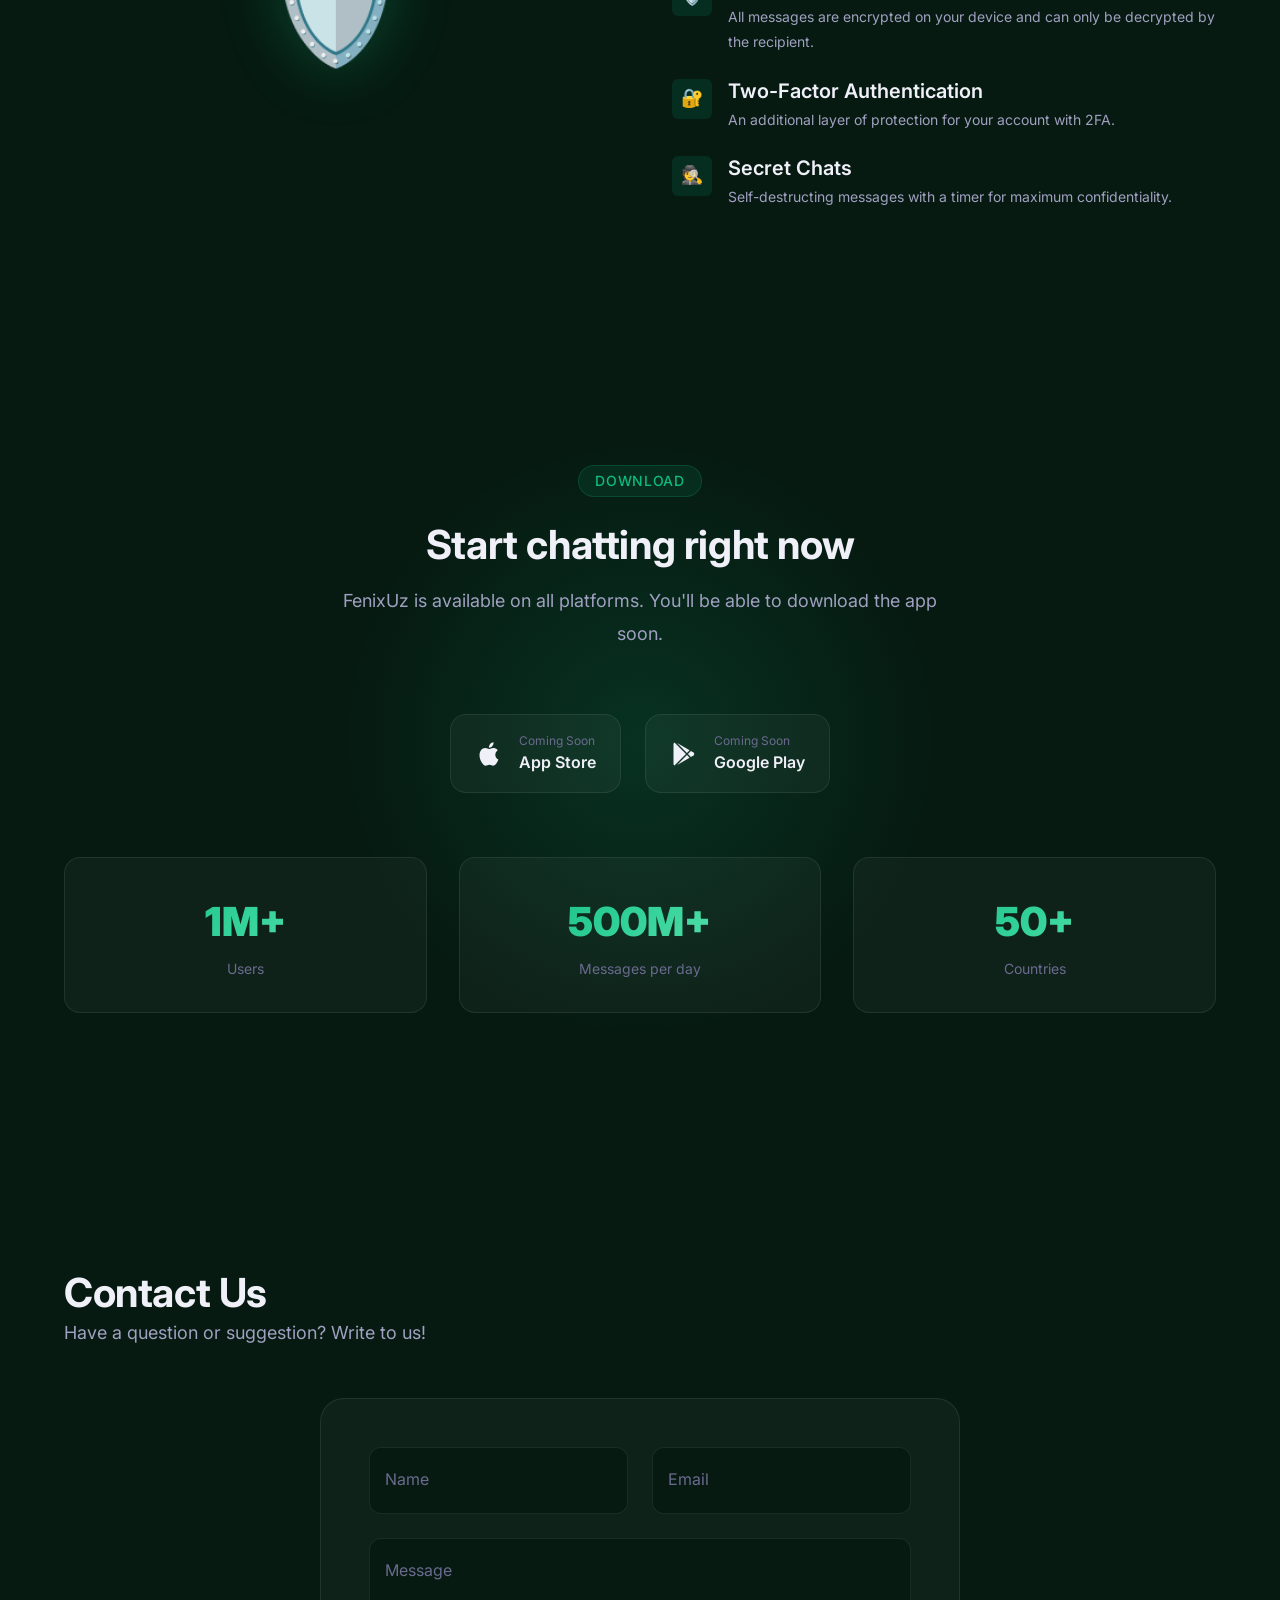
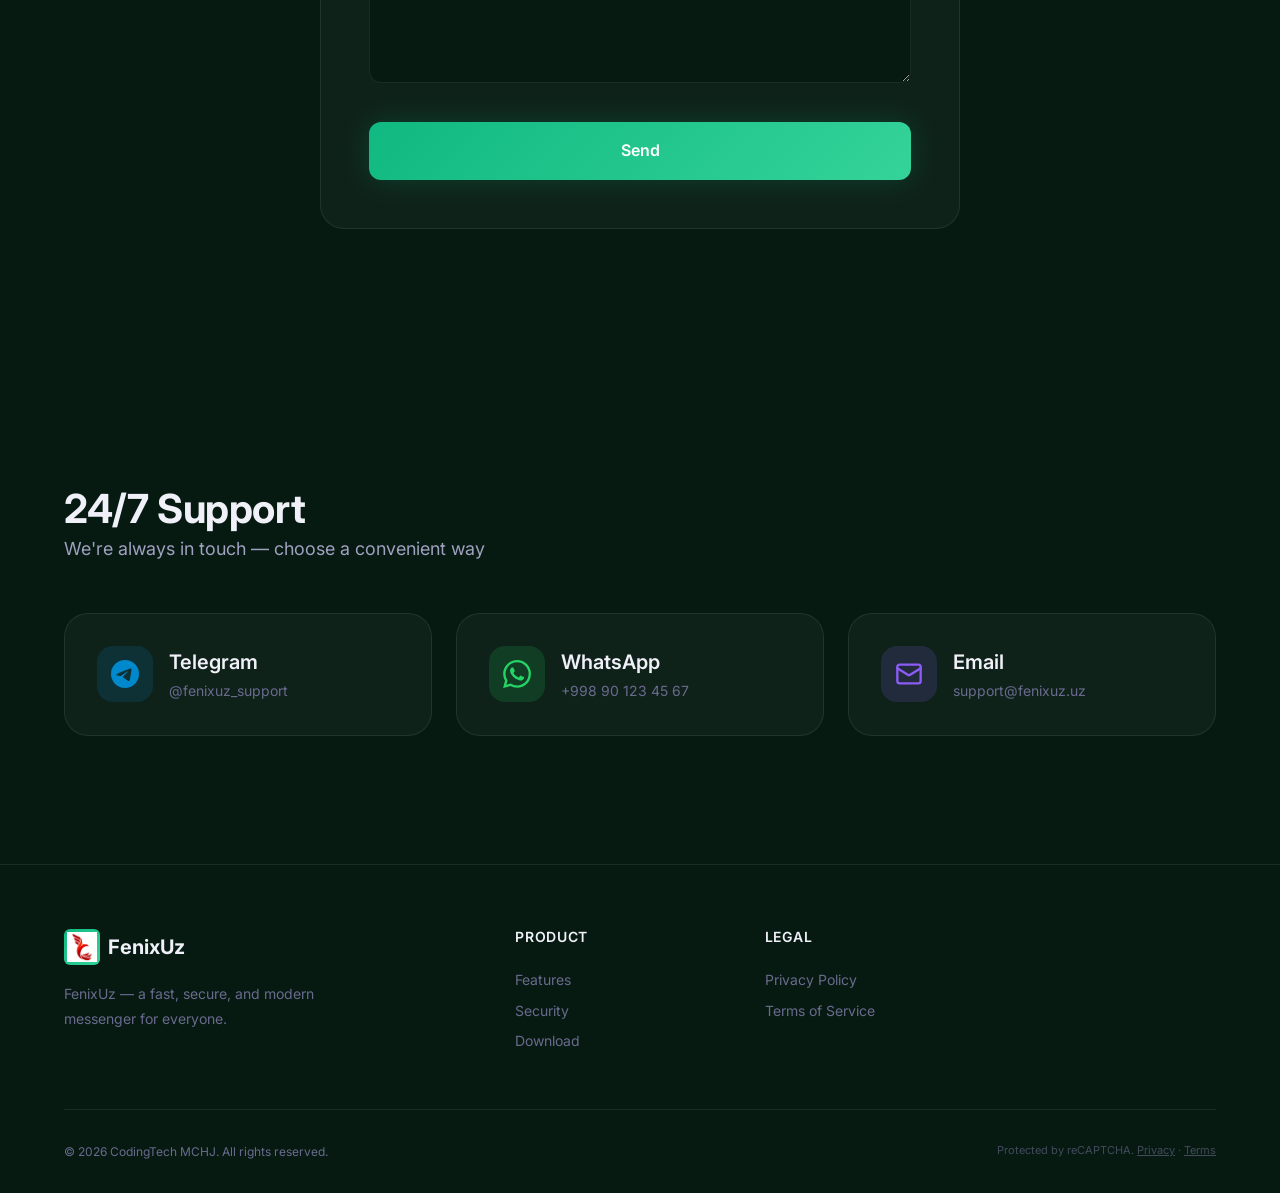
==== commit 50b6d9b5: "Update copyright: FenixUz → CodingTech MCHJ" ====
--- a/frontend/index.html
+++ b/frontend/index.html
@@ -406,7 +406,7 @@
       </div>
 
       <div class="footer__bottom">
-        <span data-i18n="footer.copyright">© 2026 FenixUz. All rights reserved.</span>
+        <span data-i18n="footer.copyright">© 2026 CodingTech MCHJ. All rights reserved.</span>
         <span class="recaptcha-notice">Protected by reCAPTCHA. <a href="https://policies.google.com/privacy"
             target="_blank">Privacy</a> · <a href="https://policies.google.com/terms" target="_blank">Terms</a></span>
       </div>
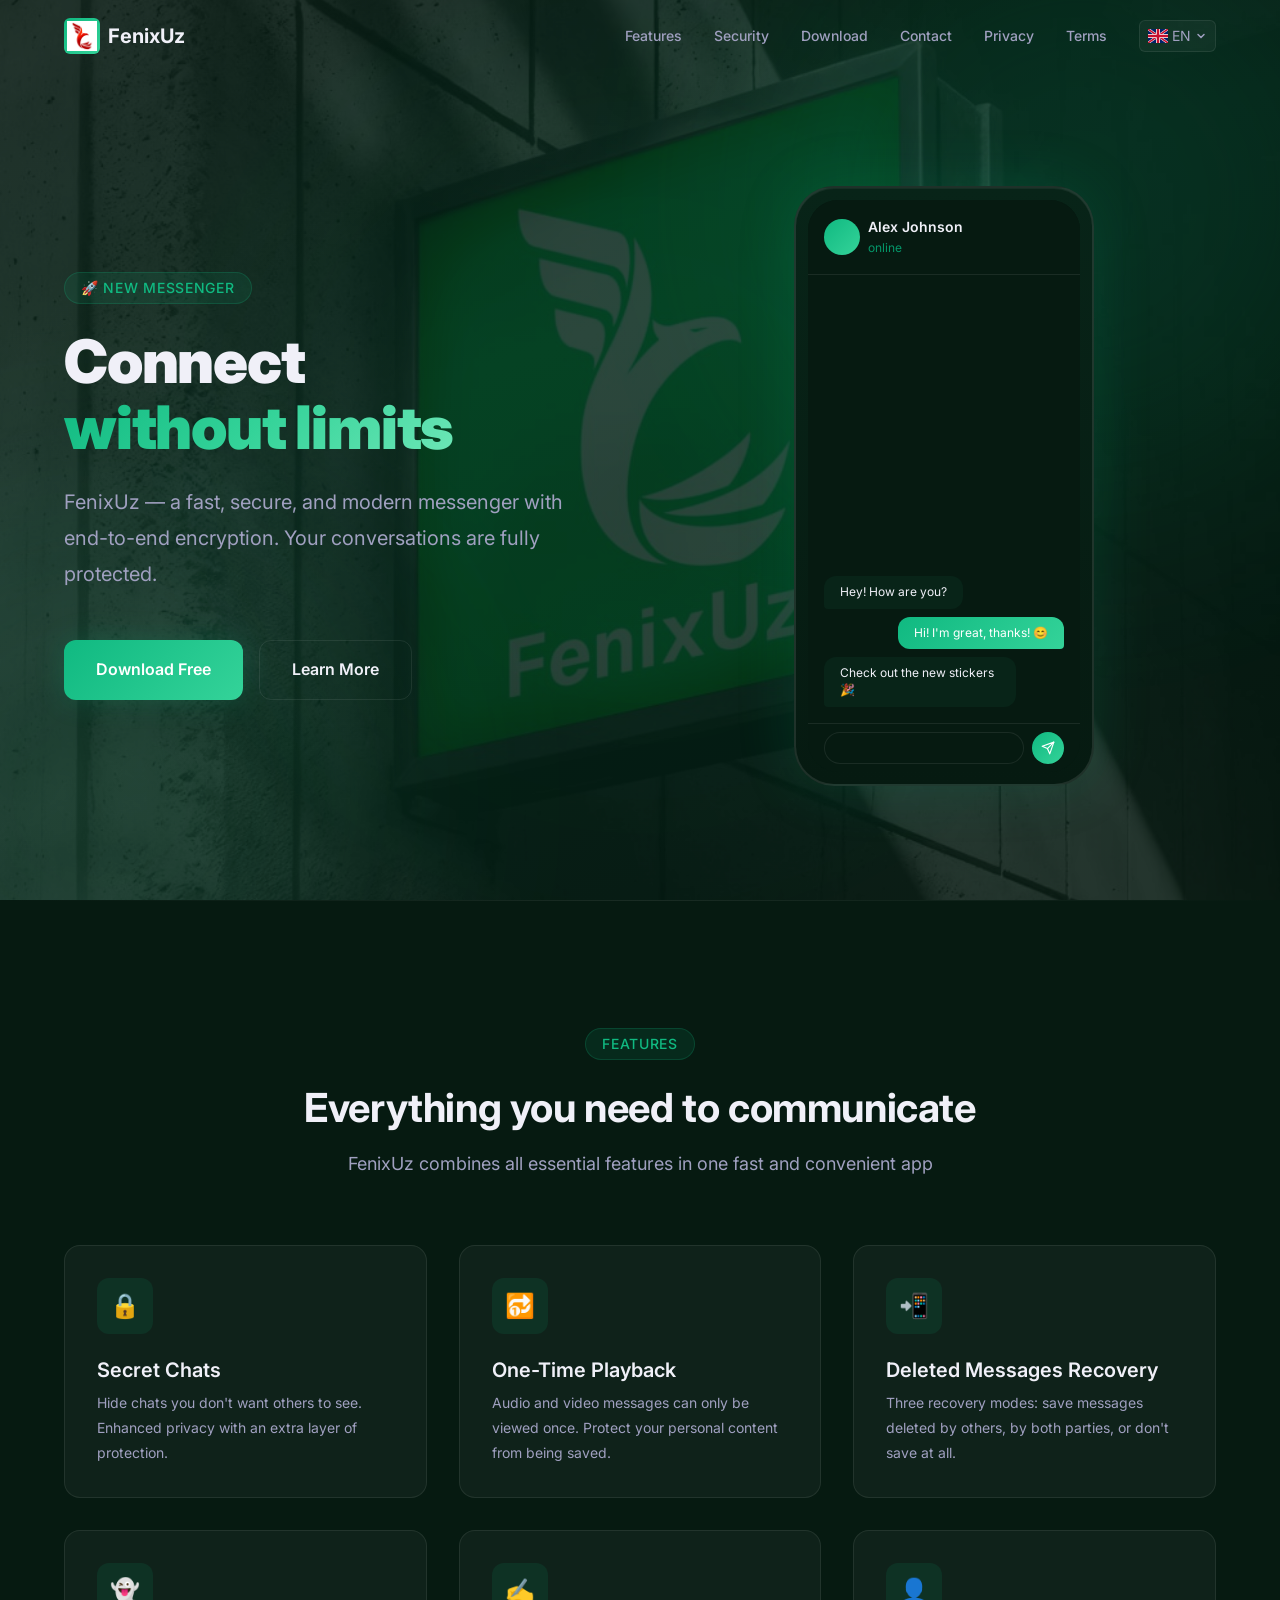
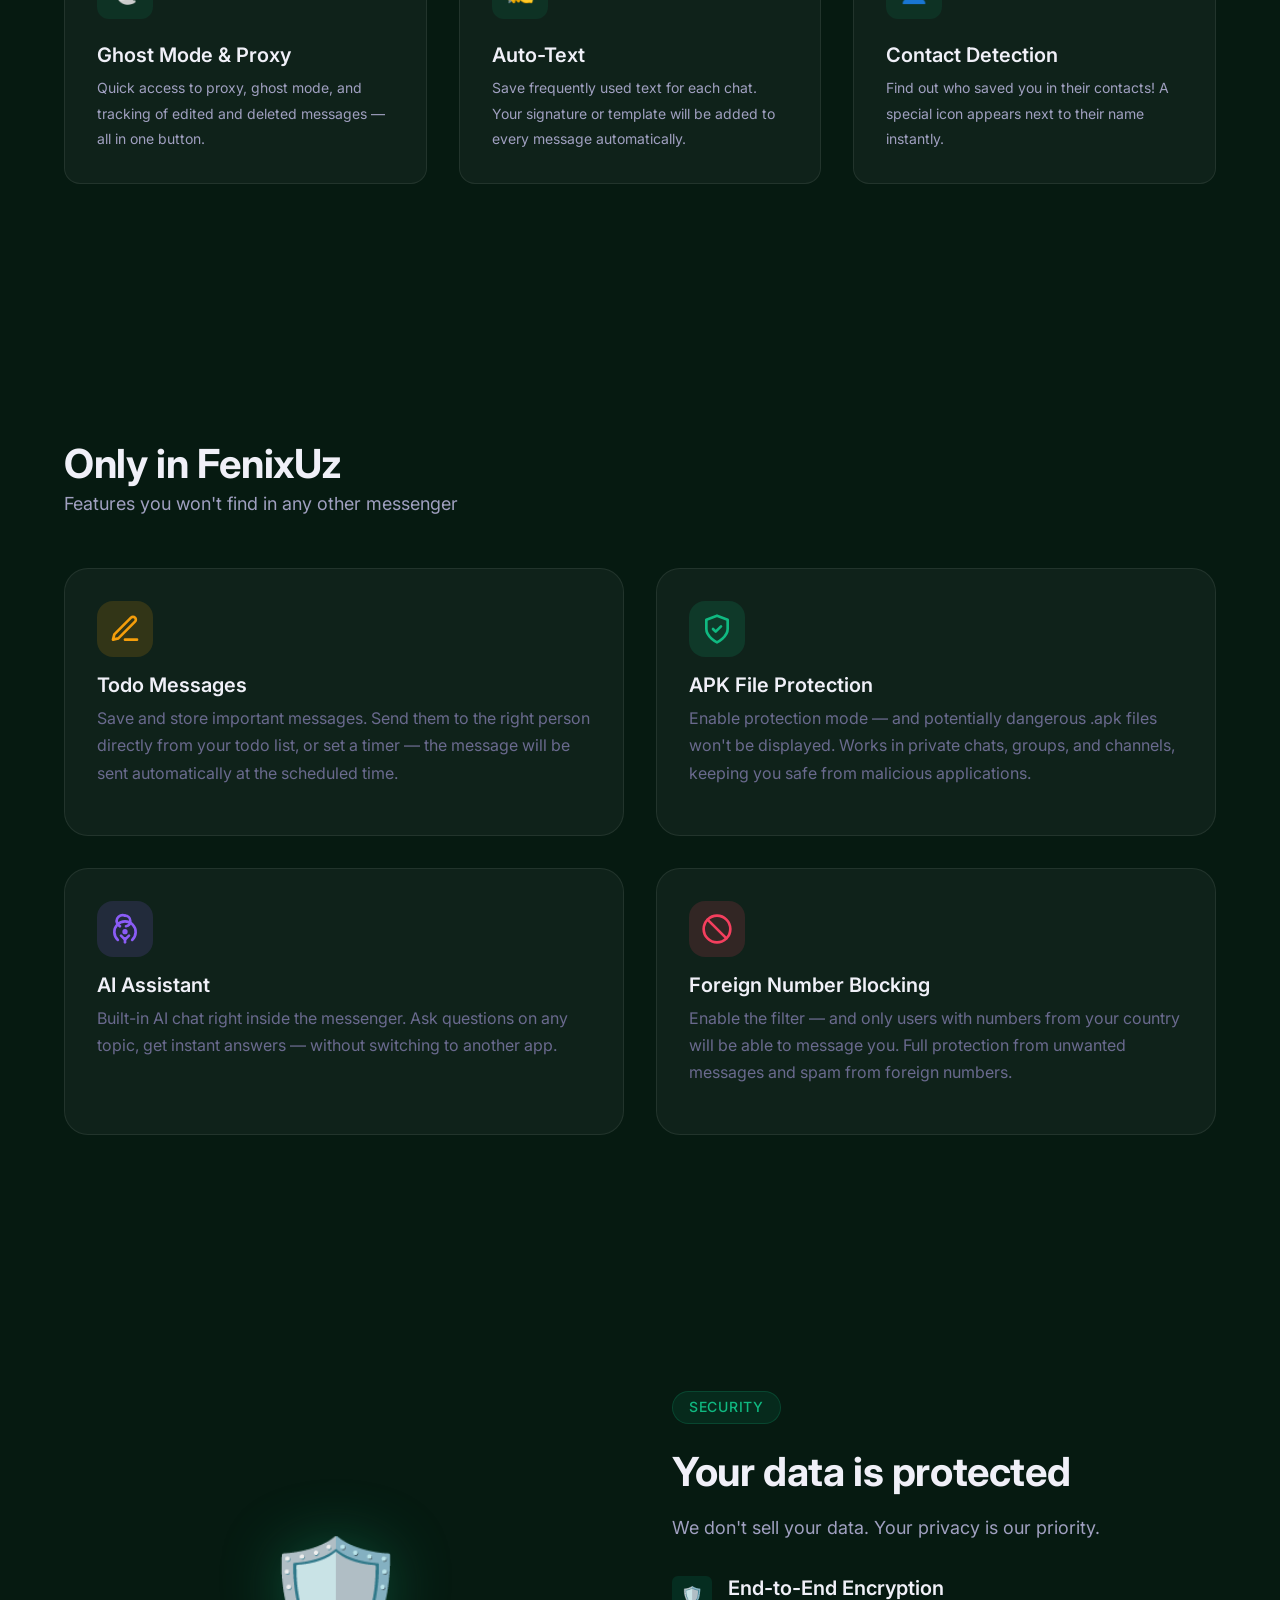
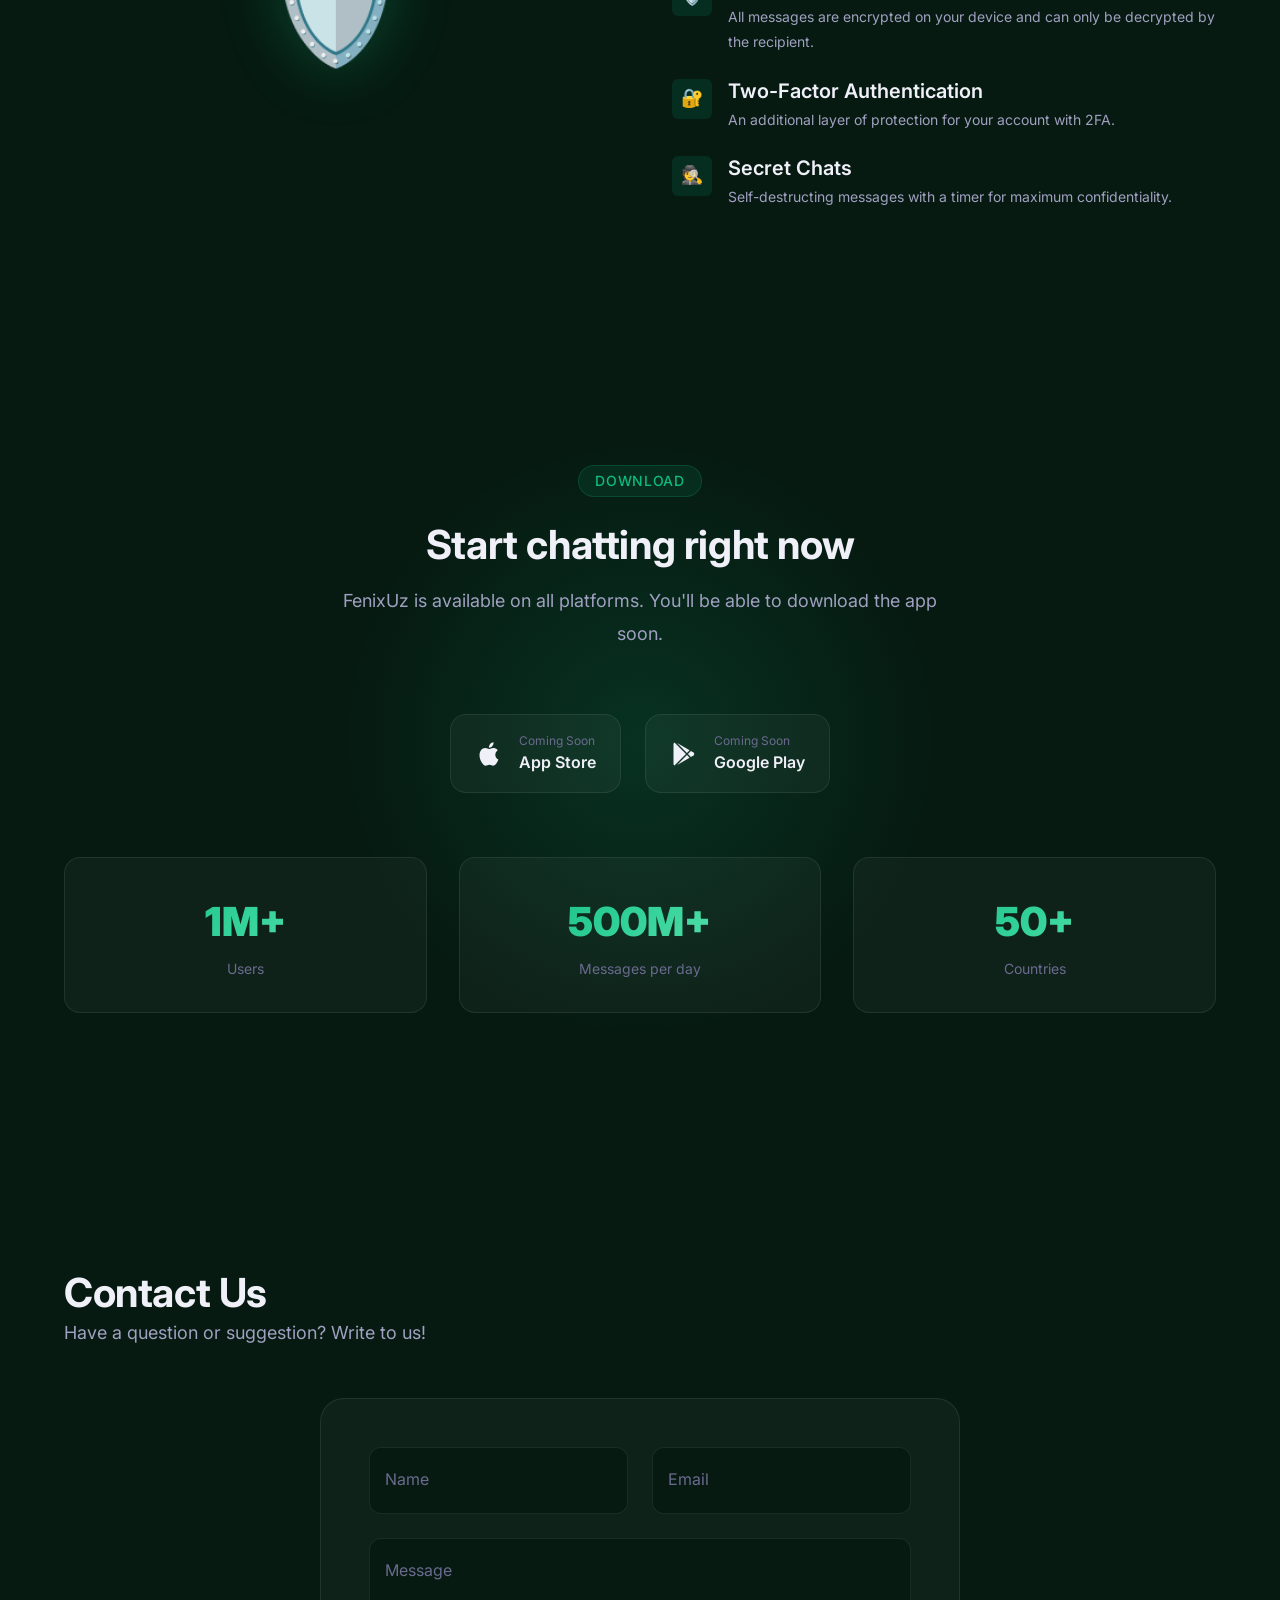
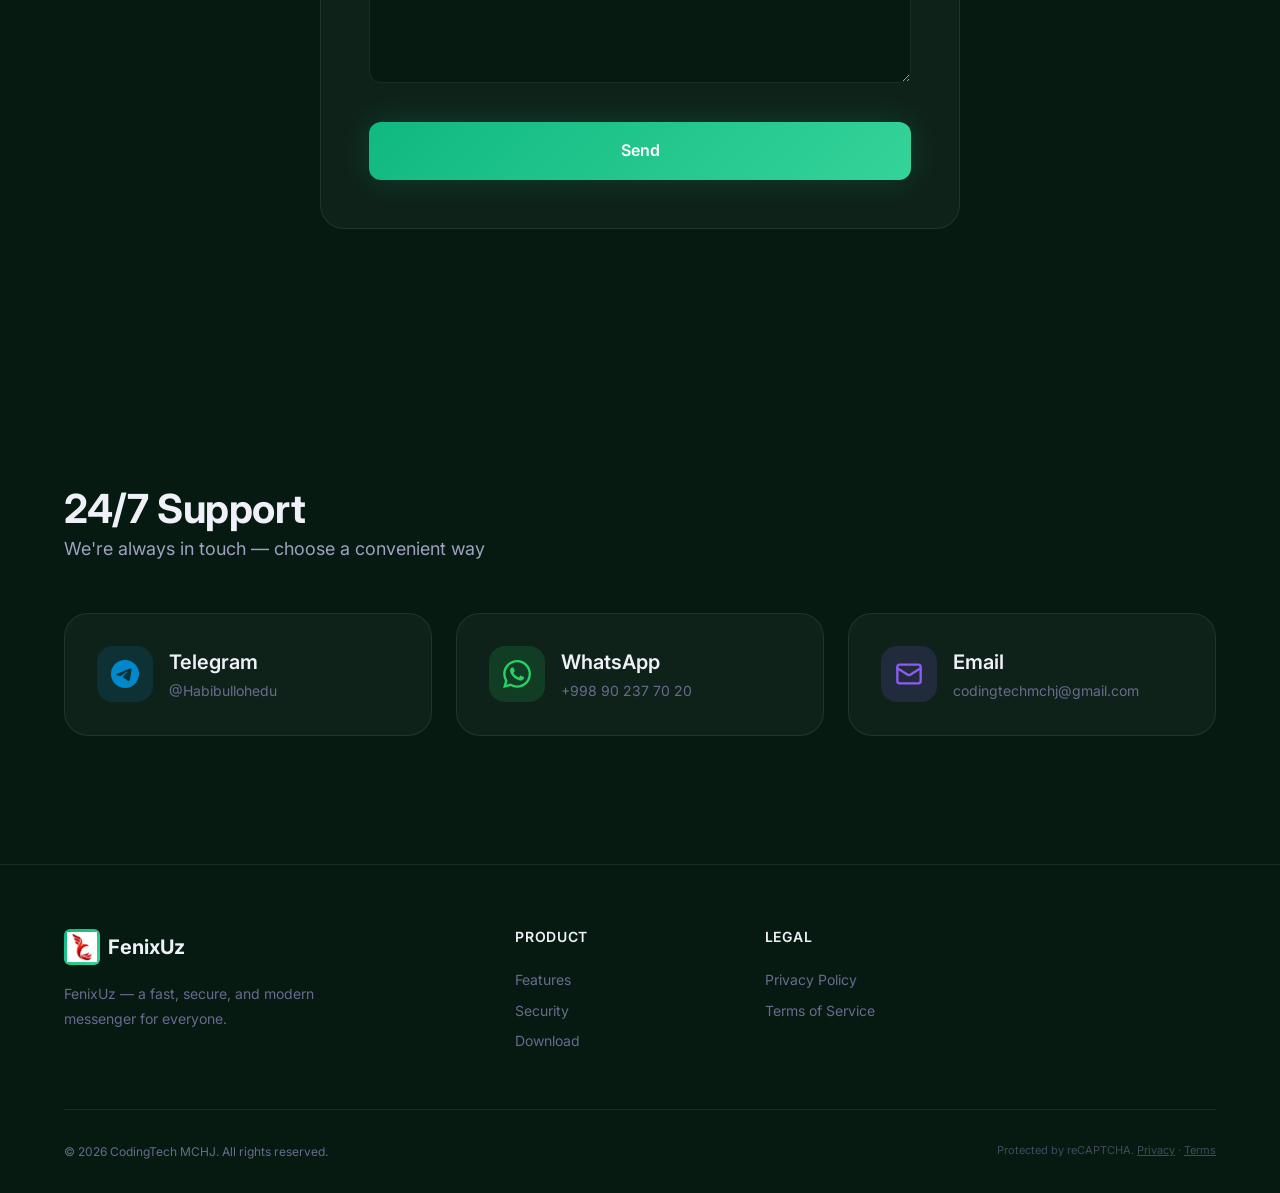
==== commit 95f9ce31: "fix: replace placeholder support links with real contacts (Telegram, WhatsApp, Email)" ====
--- a/frontend/index.html
+++ b/frontend/index.html
@@ -331,7 +331,7 @@
         способ</p>
 
       <div class="support__cards">
-        <a href="https://t.me/fenixuz_support" target="_blank" rel="noopener" class="support__card animate-on-scroll">
+        <a href="https://t.me/Habibullohedu" target="_blank" rel="noopener" class="support__card animate-on-scroll">
           <div class="support__icon support__icon--tg">
             <svg width="28" height="28" viewBox="0 0 24 24" fill="currentColor">
               <path
@@ -340,11 +340,11 @@
           </div>
           <div class="support__text">
             <div class="support__label" data-i18n="support.telegram">Telegram</div>
-            <div class="support__handle">@fenixuz_support</div>
+            <div class="support__handle">@Habibullohedu</div>
           </div>
         </a>
 
-        <a href="https://wa.me/998901234567" target="_blank" rel="noopener" class="support__card animate-on-scroll">
+        <a href="https://wa.me/998902377020" target="_blank" rel="noopener" class="support__card animate-on-scroll">
           <div class="support__icon support__icon--wa">
             <svg width="28" height="28" viewBox="0 0 24 24" fill="currentColor">
               <path
@@ -353,11 +353,11 @@
           </div>
           <div class="support__text">
             <div class="support__label" data-i18n="support.whatsapp">WhatsApp</div>
-            <div class="support__handle">+998 90 123 45 67</div>
+            <div class="support__handle">+998 90 237 70 20</div>
           </div>
         </a>
 
-        <a href="mailto:support@fenixuz.uz" class="support__card animate-on-scroll">
+        <a href="mailto:codingtechmchj@gmail.com" class="support__card animate-on-scroll">
           <div class="support__icon support__icon--email">
             <svg width="28" height="28" viewBox="0 0 24 24" fill="none" stroke="currentColor" stroke-width="2"
               stroke-linecap="round" stroke-linejoin="round">
@@ -367,7 +367,7 @@
           </div>
           <div class="support__text">
             <div class="support__label" data-i18n="support.email">Email</div>
-            <div class="support__handle">support@fenixuz.uz</div>
+            <div class="support__handle">codingtechmchj@gmail.com</div>
           </div>
         </a>
       </div>
